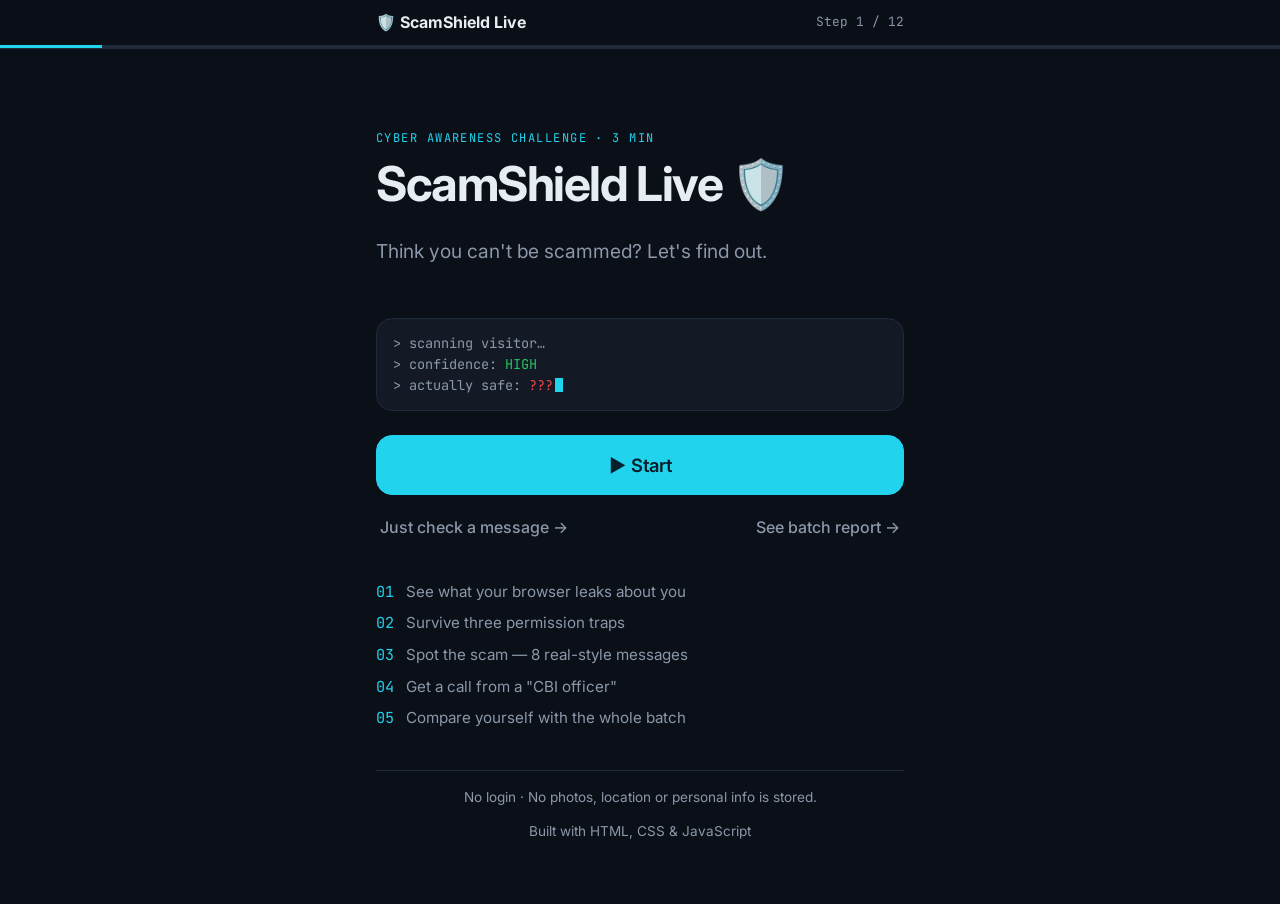
==== index.html @ b8f05f1b "ScamShield Live: full site, JS engine port and tests - 12 pages (home, footprint mirror, confidence," ====
<!DOCTYPE html>
<html lang="en">
<head>
  <meta charset="UTF-8">
  <meta name="viewport" content="width=device-width, initial-scale=1">
  <title>ScamShield Live — Think you can't be scammed?</title>
  <meta name="description" content="A 3-minute challenge that shows how easily people get fooled online — and a free tool to check any suspicious message.">
  <meta name="theme-color" content="#0b0f17">
  <meta property="og:title" content="ScamShield Live 🛡️">
  <meta property="og:description" content="Think you can't be scammed? Let's find out. 3-minute challenge.">
  <meta property="og:image" content="assets/og-image.png">
  <meta property="og:type" content="website">
  <meta name="twitter:card" content="summary_large_image">
  <link rel="icon" href="assets/favicon.svg" type="image/svg+xml">
  <link rel="preconnect" href="https://fonts.googleapis.com">
  <link rel="preconnect" href="https://fonts.gstatic.com" crossorigin>
  <link href="https://fonts.googleapis.com/css2?family=Inter:wght@400;500;600;700;800&family=JetBrains+Mono:wght@400;700;800&display=swap" rel="stylesheet">
  <link rel="stylesheet" href="css/style.css">
</head>
<body data-step="1">
  <header id="topbar"></header>

  <main class="page">
    <section class="hero fade-up">
      <p class="eyebrow">Cyber awareness challenge · 3 min</p>
      <h1>ScamShield Live 🛡️</h1>
      <p class="tagline">Think you can't be scammed? Let's find out.</p>
    </section>

    <div class="hero-terminal" aria-hidden="true">
      <span class="line">&gt; scanning visitor…</span>
      <span class="line">&gt; confidence: <span class="ok">HIGH</span></span>
      <span class="line">&gt; actually safe: <span class="hl">???</span><span class="cursor"></span></span>
    </div>

    <button id="start-btn" class="btn btn-primary btn-lg btn-block" type="button">▶ Start</button>

    <div class="home-links">
      <a class="link-arrow" href="check.html">Just check a message →</a>
      <a class="link-arrow" href="report.html">See batch report →</a>
    </div>

    <ol class="journey" aria-label="What happens">
      <li><span class="num">01</span> See what your browser leaks about you</li>
      <li><span class="num">02</span> Survive three permission traps</li>
      <li><span class="num">03</span> Spot the scam — 8 real-style messages</li>
      <li><span class="num">04</span> Get a call from a "CBI officer"</li>
      <li><span class="num">05</span> Compare yourself with the whole batch</li>
    </ol>

    <footer class="footer">
      <p>No login · No photos, location or personal info is stored.</p>
      <p>Built with HTML, CSS &amp; JavaScript</p>
    </footer>
  </main>

  <script type="module">
    import { initPage, startFresh } from './js/ui.js';
    initPage();
    // Start = a fresh run (new anonymous ID), keeping demo mode if on.
    document.getElementById('start-btn').addEventListener('click', startFresh);
  </script>
</body>
</html>
---- css/style.css ----
/* =====================================================================
   ScamShield Live — one shared stylesheet
   Mobile first: everything is designed for a 360–430px phone, then
   scaled up with a media query at the bottom.
   ===================================================================== */

/* ---------- 1. Design tokens (colours, sizes) ---------- */
:root {
  --bg: #0b0f17;
  --surface: #131a26;
  --surface-2: #182132;
  --border: #1f2a3a;
  --text: #e6edf3;
  --muted: #8b98a9;
  --accent: #22d3ee;
  --accent-dim: rgba(34, 211, 238, 0.14);
  --danger: #ef4444;
  --danger-dim: rgba(239, 68, 68, 0.14);
  --warning: #f59e0b;
  --warning-dim: rgba(245, 158, 11, 0.14);
  --safe: #22c55e;
  --safe-dim: rgba(34, 197, 94, 0.14);

  --radius: 16px;
  --radius-sm: 12px;
  --shadow: 0 8px 24px rgba(0, 0, 0, 0.35);
  --font-ui: 'Inter', system-ui, -apple-system, 'Segoe UI', Roboto, sans-serif;
  --font-mono: 'JetBrains Mono', ui-monospace, 'Cascadia Mono', Consolas, monospace;

  /* one colour per engine signal (used for highlights) */
  --sig-SECRET_REQUEST: #ef4444;
  --sig-PAYMENT_PULL: #fb923c;
  --sig-REMOTE_ACCESS: #e879f9;
  --sig-DIGITAL_ARREST: #fb7185;
  --sig-URGENCY_THREAT: #f59e0b;
  --sig-REWARD_LURE: #facc15;
  --sig-JOB_LURE: #a3e635;
  --sig-LINK_RISK: #22d3ee;
  --sig-IMPERSONATION: #60a5fa;
  --sig-CALLBACK: #a78bfa;
}

/* ---------- 2. Base ---------- */
*,
*::before,
*::after {
  box-sizing: border-box;
}

html {
  -webkit-text-size-adjust: 100%;
}

body {
  margin: 0;
  min-height: 100vh;
  background: var(--bg);
  color: var(--text);
  font-family: var(--font-ui);
  font-size: 16px;
  line-height: 1.55;
  -webkit-font-smoothing: antialiased;
}

h1,
h2,
h3 {
  line-height: 1.2;
  margin: 0 0 0.5em;
  letter-spacing: -0.01em;
}

h1 { font-size: 1.9rem; }
h2 { font-size: 1.4rem; }
h3 { font-size: 1.1rem; }

p { margin: 0 0 1em; }

a { color: var(--accent); }

.muted { color: var(--muted); }
.mono { font-family: var(--font-mono); }
.center { text-align: center; }
.small { font-size: 0.875rem; }
.hidden { display: none !important; }

/* Visible keyboard focus everywhere */
:focus-visible {
  outline: 3px solid var(--accent);
  outline-offset: 2px;
  border-radius: 6px;
}

.sr-only {
  position: absolute;
  width: 1px;
  height: 1px;
  overflow: hidden;
  clip: rect(0 0 0 0);
  white-space: nowrap;
}

/* ---------- 3. Top bar ---------- */
.topbar {
  position: sticky;
  top: 0;
  z-index: 50;
  background: rgba(11, 15, 23, 0.92);
  backdrop-filter: blur(8px);
  -webkit-backdrop-filter: blur(8px);
  border-bottom: 1px solid var(--border);
}

.topbar-inner {
  max-width: 560px;
  margin: 0 auto;
  padding: 10px 16px;
  display: flex;
  align-items: center;
  gap: 10px;
}

.logo {
  font-weight: 700;
  color: var(--text);
  text-decoration: none;
  white-space: nowrap;
}

.topbar-step {
  margin-left: auto;
  font-family: var(--font-mono);
  font-size: 0.8rem;
  color: var(--muted);
  white-space: nowrap;
}

.demo-pill {
  font-family: var(--font-mono);
  font-size: 0.7rem;
  font-weight: 700;
  letter-spacing: 0.08em;
  color: var(--bg);
  background: var(--warning);
  padding: 2px 8px;
  border-radius: 999px;
}

.progress {
  height: 3px;
  background: var(--border);
}

.progress-fill {
  height: 100%;
  background: var(--accent);
  transition: width 300ms ease;
}

/* ---------- 4. Page layout ---------- */
.page {
  max-width: 560px;
  margin: 0 auto;
  padding: 24px 16px 48px;
}

.stack > * + * {
  margin-top: 16px;
}

.eyebrow {
  font-family: var(--font-mono);
  font-size: 0.75rem;
  letter-spacing: 0.12em;
  text-transform: uppercase;
  color: var(--accent);
  margin-bottom: 8px;
}

.footer {
  margin-top: 40px;
  padding-top: 16px;
  border-top: 1px solid var(--border);
  color: var(--muted);
  font-size: 0.85rem;
  text-align: center;
}

/* ---------- 5. Buttons ---------- */
.btn {
  display: inline-flex;
  align-items: center;
  justify-content: center;
  gap: 8px;
  min-height: 48px;
  padding: 12px 20px;
  border-radius: var(--radius-sm);
  border: 1px solid var(--border);
  background: var(--surface-2);
  color: var(--text);
  font: inherit;
  font-weight: 600;
  text-decoration: none;
  cursor: pointer;
  transition: transform 120ms ease, background 200ms ease, border-color 200ms ease;
  -webkit-tap-highlight-color: transparent;
}

.btn:hover { border-color: var(--muted); }
.btn:active { transform: scale(0.97); }
.btn:disabled { opacity: 0.5; cursor: not-allowed; }

.btn-primary {
  background: var(--accent);
  border-color: var(--accent);
  color: #05202a;
}

.btn-primary:hover { background: #67e8f9; border-color: #67e8f9; }

.btn-danger { background: var(--danger); border-color: var(--danger); color: #fff; }
.btn-safe { background: var(--safe); border-color: var(--safe); color: #042b12; }
.btn-ghost { background: transparent; }
.btn-block { display: flex; width: 100%; }
.btn-lg { min-height: 60px; font-size: 1.15rem; border-radius: var(--radius); }

.link-arrow {
  display: inline-block;
  padding: 12px 4px;
  color: var(--muted);
  text-decoration: none;
  font-weight: 500;
}

.link-arrow:hover { color: var(--accent); }

.next-row {
  margin-top: 24px;
}

/* ---------- 6. Cards & callouts ---------- */
.card {
  background: var(--surface);
  border: 1px solid var(--border);
  border-radius: var(--radius);
  padding: 18px;
  box-shadow: var(--shadow);
}

.callout {
  border-radius: var(--radius);
  padding: 16px 18px;
  border: 1px solid;
  font-weight: 500;
}

.callout strong { display: block; font-size: 1.1rem; margin-bottom: 4px; }
.callout p:last-child { margin-bottom: 0; }

.callout-danger { background: var(--danger-dim); border-color: var(--danger); }
.callout-safe { background: var(--safe-dim); border-color: var(--safe); }
.callout-warning { background: var(--warning-dim); border-color: var(--warning); }
.callout-info { background: var(--accent-dim); border-color: var(--accent); }

.reveal {
  border-left: 4px solid var(--accent);
}

.reveal .tip {
  margin-top: 10px;
  padding-top: 10px;
  border-top: 1px dashed var(--border);
  color: var(--muted);
  font-size: 0.92rem;
}

/* "Start from the beginning" card for direct visits */
.no-state {
  text-align: center;
  padding: 32px 18px;
}

/* ---------- 7. Animations ---------- */
@keyframes fade-up {
  from { opacity: 0; transform: translateY(10px); }
  to { opacity: 1; transform: translateY(0); }
}

@keyframes shake {
  0%, 100% { transform: translateX(0); }
  20% { transform: translateX(-8px); }
  40% { transform: translateX(8px); }
  60% { transform: translateX(-5px); }
  80% { transform: translateX(5px); }
}

@keyframes pulse-red {
  0%, 100% { box-shadow: 0 0 0 0 rgba(239, 68, 68, 0.7); }
  50% { box-shadow: 0 0 0 12px rgba(239, 68, 68, 0); }
}

@keyframes blink {
  50% { opacity: 0; }
}

@keyframes slide-in-right {
  from { opacity: 0; transform: translateX(110%); }
  to { opacity: 1; transform: translateX(0); }
}

@keyframes dot-bounce {
  0%, 80%, 100% { transform: translateY(0); opacity: 0.4; }
  40% { transform: translateY(-4px); opacity: 1; }
}

.fade-up { animation: fade-up 280ms ease both; }
.shake { animation: shake 420ms ease; }

/* People who ask their phone for less motion get (almost) none. */
@media (prefers-reduced-motion: reduce) {
  *,
  *::before,
  *::after {
    animation-duration: 1ms !important;
    animation-iteration-count: 1 !important;
    transition-duration: 1ms !important;
    scroll-behavior: auto !important;
  }
}

/* ---------- 8. Toast ---------- */
.toast {
  position: fixed;
  left: 50%;
  bottom: 24px;
  transform: translateX(-50%);
  z-index: 100;
  max-width: calc(100% - 32px);
  background: var(--surface-2);
  border: 1px solid var(--safe);
  color: var(--text);
  padding: 12px 18px;
  border-radius: var(--radius-sm);
  box-shadow: var(--shadow);
  animation: fade-up 250ms ease both;
  font-weight: 500;
}

/* =====================================================================
   PAGE-SPECIFIC STYLES
   ===================================================================== */

/* ---------- Page 1: Home ---------- */
.hero {
  padding: 40px 0 8px;
}

.hero h1 {
  font-size: 2.4rem;
  letter-spacing: -0.03em;
}

.hero .tagline {
  font-size: 1.2rem;
  color: var(--muted);
}

.hero-terminal {
  font-family: var(--font-mono);
  font-size: 0.85rem;
  color: var(--muted);
  background: var(--surface);
  border: 1px solid var(--border);
  border-radius: var(--radius);
  padding: 14px 16px;
  margin: 24px 0;
}

.hero-terminal .line { display: block; }
.hero-terminal .hl { color: var(--danger); }
.hero-terminal .ok { color: var(--safe); }

.cursor {
  display: inline-block;
  width: 8px;
  height: 1em;
  margin-left: 2px;
  vertical-align: -2px;
  background: var(--accent);
  animation: blink 1s steps(1) infinite;
}

.home-links {
  display: flex;
  flex-wrap: wrap;
  justify-content: space-between;
  gap: 4px;
  margin-top: 8px;
}

.journey {
  list-style: none;
  padding: 0;
  margin: 28px 0 0;
  display: grid;
  gap: 8px;
}

.journey li {
  display: flex;
  gap: 12px;
  align-items: baseline;
  color: var(--muted);
  font-size: 0.95rem;
}

.journey .num {
  font-family: var(--font-mono);
  color: var(--accent);
  min-width: 2ch;
}

/* ---------- Page 2: Footprint Mirror ---------- */
.mirror-list {
  display: grid;
  gap: 10px;
}

.mirror-card {
  display: flex;
  gap: 14px;
  align-items: flex-start;
  background: var(--surface);
  border: 1px solid var(--border);
  border-radius: var(--radius-sm);
  padding: 12px 14px;
  animation: fade-up 260ms ease both;
}

.mirror-card .icon {
  font-size: 1.4rem;
  line-height: 1.2;
}

.mirror-card .label {
  font-size: 0.78rem;
  color: var(--muted);
  text-transform: uppercase;
  letter-spacing: 0.06em;
}

.mirror-card .value {
  font-family: var(--font-mono);
  font-size: 0.95rem;
  word-break: break-word;
  min-height: 1.5em;
}

/* ---------- Page 3: Confidence ---------- */
.stars {
  display: flex;
  justify-content: center;
  gap: 6px;
  margin: 28px 0 12px;
}

.star {
  width: 56px;
  height: 56px;
  font-size: 2.2rem;
  line-height: 1;
  background: none;
  border: none;
  cursor: pointer;
  color: #5b6b80; /* empty star: still 3:1 contrast so it is visible */
  transition: transform 150ms ease, color 150ms ease;
  -webkit-tap-highlight-color: transparent;
}

.star.on { color: #facc15; }
.star:hover { transform: scale(1.12); }

.star-caption {
  min-height: 1.6em;
  text-align: center;
  font-weight: 600;
}

/* ---------- Pages 4–6: Traps ---------- */
/* The "fake website" box: deliberately looks like a generic random
   site (light colours) so the trap feels real. */
.fake-site {
  background: #f6f7f9;
  color: #1c2430;
  border-radius: var(--radius);
  padding: 28px 20px;
  text-align: center;
  box-shadow: var(--shadow);
}

.fake-site .fake-url {
  font-family: var(--font-mono);
  font-size: 0.75rem;
  color: #6b7686;
  background: #e8ebf0;
  border-radius: 999px;
  padding: 4px 12px;
  display: inline-block;
  margin-bottom: 18px;
}

.fake-site .big-icon {
  font-size: 3.4rem;
  line-height: 1;
  margin-bottom: 12px;
}

.fake-site h2 { color: #111827; }
.fake-site p { color: #4b5563; }

.fake-btn {
  display: inline-flex;
  justify-content: center;
  align-items: center;
  min-height: 50px;
  width: 100%;
  border: none;
  border-radius: 10px;
  background: #2563eb;
  color: #fff;
  font: inherit;
  font-weight: 700;
  font-size: 1.05rem;
  cursor: pointer;
}

.fake-btn:disabled { opacity: 0.45; cursor: default; }
.fake-btn.orange { background: #ea580c; }
.fake-btn.green { background: #16a34a; }

.cam-frame {
  position: relative;
  border: 4px solid var(--danger);
  border-radius: var(--radius);
  overflow: hidden;
  animation: pulse-red 1.2s ease infinite;
  background: #000;
}

.cam-frame video {
  display: block;
  width: 100%;
  max-height: 60vh;
  object-fit: cover;
  transform: scaleX(-1); /* mirror, like a selfie camera */
}

.cam-overlay {
  position: absolute;
  left: 0;
  right: 0;
  bottom: 0;
  padding: 12px;
  background: linear-gradient(transparent, rgba(0, 0, 0, 0.85));
  color: #fff;
  font-weight: 800;
  font-size: 1.15rem;
  text-align: center;
}

.cam-countdown {
  position: absolute;
  top: 10px;
  right: 12px;
  font-family: var(--font-mono);
  background: var(--danger);
  color: #fff;
  border-radius: 999px;
  padding: 2px 10px;
  font-weight: 700;
}

.map {
  height: 300px;
  border-radius: var(--radius);
  border: 3px solid var(--danger);
  overflow: hidden;
}

/* Fake browser permission prompt (it's just HTML!) */
.perm-backdrop {
  position: fixed;
  inset: 0;
  z-index: 80;
  background: rgba(0, 0, 0, 0.35);
  display: flex;
  justify-content: center;
  align-items: flex-start;
  padding: 70px 12px 12px;
}

.perm-box {
  width: 100%;
  max-width: 360px;
  background: #fff;
  color: #1f1f1f;
  border-radius: 14px;
  padding: 18px;
  box-shadow: 0 12px 40px rgba(0, 0, 0, 0.45);
  font-family: Roboto, 'Segoe UI', system-ui, sans-serif;
  animation: fade-up 200ms ease both;
}

.perm-box .perm-site {
  font-size: 0.85rem;
  color: #5f6368;
  margin-bottom: 6px;
}

.perm-box .perm-title {
  display: flex;
  gap: 10px;
  align-items: center;
  font-size: 1rem;
  margin-bottom: 16px;
}

.perm-actions {
  display: flex;
  justify-content: flex-end;
  gap: 8px;
}

.perm-actions button {
  min-height: 44px;
  min-width: 84px;
  border-radius: 999px;
  border: 1px solid #dadce0;
  background: #fff;
  color: #1a73e8;
  font: inherit;
  font-weight: 600;
  cursor: pointer;
}

.perm-actions .perm-allow {
  background: #1a73e8;
  border-color: #1a73e8;
  color: #fff;
}

.notif-stack {
  position: fixed;
  top: 60px;
  right: 8px;
  left: 8px;
  z-index: 90;
  display: flex;
  flex-direction: column;
  align-items: flex-end;
  gap: 8px;
  pointer-events: none;
}

.fake-notif {
  width: 100%;
  max-width: 340px;
  display: flex;
  gap: 10px;
  background: #fff;
  color: #111;
  border-radius: 12px;
  padding: 10px 12px;
  box-shadow: 0 8px 24px rgba(0, 0, 0, 0.45);
  animation: slide-in-right 260ms ease both;
  font-size: 0.9rem;
}

.fake-notif .n-site {
  font-size: 0.72rem;
  color: #6b7280;
}

.fake-notif .n-text {
  font-weight: 600;
}

/* ---------- Page 7: Game ---------- */
.game-hud {
  display: flex;
  align-items: center;
  justify-content: space-between;
  gap: 12px;
  margin-bottom: 16px;
}

.hud-item {
  font-family: var(--font-mono);
  font-size: 0.95rem;
}

.timer {
  position: relative;
  width: 56px;
  height: 56px;
  background: none;
  border: none;
  padding: 0;
  color: var(--text);
  cursor: default;
}

.timer.can-pause { cursor: pointer; }

.timer svg {
  width: 56px;
  height: 56px;
  transform: rotate(-90deg);
}

.timer .ring-bg { stroke: var(--border); }
.timer .ring-fg { stroke: var(--accent); transition: stroke-dashoffset 1s linear, stroke 300ms; }
.timer.low .ring-fg { stroke: var(--danger); }

.timer .timer-num {
  position: absolute;
  inset: 0;
  display: grid;
  place-items: center;
  font-family: var(--font-mono);
  font-weight: 700;
  font-size: 1rem;
}

.timer.paused .timer-num::after {
  content: '⏸';
  position: absolute;
  bottom: -18px;
  font-size: 0.75rem;
  color: var(--warning);
}

.answer-row {
  display: grid;
  grid-template-columns: 1fr 1fr;
  gap: 12px;
  margin-top: 18px;
}

.answer-row .btn { min-height: 64px; font-size: 1.1rem; }

.btn-scam { background: var(--danger-dim); border-color: var(--danger); }
.btn-legit { background: var(--safe-dim); border-color: var(--safe); }

.feedback {
  margin-top: 16px;
  animation: fade-up 250ms ease both;
}

/* Phone frame that holds the fake message */
.phone {
  background: #0f141c;
  border: 1px solid var(--border);
  border-radius: 22px;
  padding: 14px;
  box-shadow: var(--shadow);
}

.phone-head {
  display: flex;
  align-items: center;
  gap: 10px;
  padding-bottom: 10px;
  margin-bottom: 12px;
  border-bottom: 1px solid var(--border);
}

.avatar {
  width: 38px;
  height: 38px;
  border-radius: 50%;
  display: grid;
  place-items: center;
  background: #334155;
  color: #cbd5e1;
  font-size: 1.1rem;
  flex-shrink: 0;
}

.phone-head .who { font-weight: 600; font-size: 0.95rem; }
.phone-head .sub { font-size: 0.75rem; color: var(--muted); }

.bubble {
  max-width: 92%;
  padding: 10px 12px;
  border-radius: 16px;
  font-size: 0.95rem;
  white-space: pre-wrap;
  word-break: break-word;
}

.mock-sms .bubble { background: #262f3d; border-top-left-radius: 4px; }
.mock-wa { background: #0b141a; }
.mock-wa .phone-head { background: #1f2c34; margin: -14px -14px 12px; padding: 10px 14px; border-radius: 22px 22px 0 0; border-bottom: none; }
.mock-wa .bubble { background: #1f2c34; color: #e9edef; border-top-left-radius: 4px; }
.mock-wa .wa-warn { font-size: 0.72rem; color: #8696a0; text-align: center; margin-bottom: 10px; }

.mock-email {
  background: #fdfdfd;
  color: #1f2937;
  border-radius: 14px;
  padding: 16px;
}

.mock-email .em-subject { font-weight: 700; font-size: 1.05rem; margin-bottom: 6px; }
.mock-email .em-from { font-size: 0.8rem; color: #6b7280; margin-bottom: 12px; }
.mock-email .em-body { white-space: pre-wrap; font-size: 0.95rem; }

.mock-upi {
  background: #f5f3ff;
  color: #1e1b4b;
  border-radius: 18px;
  padding: 18px;
  text-align: center;
}

.mock-upi .upi-label { font-size: 0.8rem; color: #6d28d9; font-weight: 700; letter-spacing: 0.06em; text-transform: uppercase; }
.mock-upi .upi-from { font-size: 0.9rem; margin: 8px 0; }
.mock-upi .upi-amount { font-size: 2.2rem; font-weight: 800; margin: 6px 0; }
.mock-upi .upi-note { font-size: 0.9rem; color: #4338ca; background: #ede9fe; border-radius: 10px; padding: 8px; margin: 10px 0; }
.mock-upi .upi-pay {
  display: block;
  width: 100%;
  padding: 12px;
  border-radius: 12px;
  background: #6d28d9;
  color: #fff;
  font-weight: 800;
  letter-spacing: 0.1em;
  margin-top: 8px;
}
.mock-upi .upi-decline { display: block; margin-top: 8px; color: #6b7280; font-size: 0.85rem; }

.mock-qr-card {
  margin-top: 10px;
  background: #fff;
  color: #111;
  border-radius: 12px;
  padding: 12px;
  text-align: center;
}

.mock-qr-card .qr-caption { font-weight: 700; margin-top: 8px; }
.mock-qr-card .qr-sub { font-size: 0.72rem; color: #6b7280; }

/* Highlighted red flags inside a message */
mark.flag {
  color: inherit;
  background: rgba(239, 68, 68, 0.25);
  border-bottom: 2px solid var(--danger);
  border-radius: 3px;
  padding: 0 1px;
}

.mock-email mark.flag,
.mock-upi mark.flag,
.mock-qr-card mark.flag {
  background: rgba(239, 68, 68, 0.18);
}

.round-dots {
  display: flex;
  justify-content: center;
  gap: 6px;
  margin-top: 18px;
}

.round-dots span {
  width: 10px;
  height: 10px;
  border-radius: 50%;
  background: var(--border);
}

.round-dots .ok { background: var(--safe); }
.round-dots .bad { background: var(--danger); }
.round-dots .now { background: var(--accent); }

/* ---------- Page 8: Story ---------- */
.call-header {
  display: flex;
  align-items: center;
  gap: 12px;
  background: #1f2c34;
  border-radius: var(--radius) var(--radius) 0 0;
  padding: 12px 14px;
}

.call-header .avatar { background: #1e3a8a; font-size: 1.3rem; width: 44px; height: 44px; }
.call-header .who { font-weight: 700; }
.call-header .sub { font-size: 0.78rem; color: #8696a0; }
.call-header .rec {
  margin-left: auto;
  font-family: var(--font-mono);
  font-size: 0.75rem;
  color: var(--danger);
}

.chat {
  background: #0b141a;
  border-radius: 0 0 var(--radius) var(--radius);
  padding: 14px;
  min-height: 300px;
  display: flex;
  flex-direction: column;
  gap: 10px;
}

.msg {
  max-width: 85%;
  padding: 9px 12px;
  border-radius: 14px;
  font-size: 0.95rem;
  animation: fade-up 220ms ease both;
}

.msg-in { align-self: flex-start; background: #1f2c34; border-top-left-radius: 4px; }
.msg-out { align-self: flex-end; background: #005c4b; border-top-right-radius: 4px; }

.typing {
  align-self: flex-start;
  background: #1f2c34;
  border-radius: 14px;
  padding: 12px 14px;
  display: flex;
  gap: 4px;
}

.typing span {
  width: 7px;
  height: 7px;
  border-radius: 50%;
  background: #8696a0;
  animation: dot-bounce 1s infinite;
}

.typing span:nth-child(2) { animation-delay: 0.15s; }
.typing span:nth-child(3) { animation-delay: 0.3s; }

.choices {
  display: grid;
  gap: 10px;
  margin-top: 14px;
}

.choices .btn { justify-content: flex-start; text-align: left; }

.ending {
  border-radius: var(--radius);
  padding: 24px 20px;
  text-align: center;
  animation: fade-up 400ms ease both;
}

.ending h2 { font-size: 1.6rem; }
.ending-lost { background: linear-gradient(180deg, #450a0a, #1f0707); border: 1px solid var(--danger); }
.ending-escaped { background: linear-gradient(180deg, #052e16, #04150b); border: 1px solid var(--safe); }

body.lost-bg { background: #160606; transition: background 1.2s ease; }

/* ---------- Page 9: Score ---------- */
.big-score {
  font-family: var(--font-mono);
  font-size: 4rem;
  font-weight: 800;
  line-height: 1;
  text-align: center;
}

.big-score .of { font-size: 1.6rem; color: var(--muted); }

.badge {
  text-align: center;
  border-radius: var(--radius);
  padding: 20px;
  border: 1px solid var(--accent);
  background: var(--accent-dim);
}

.badge .badge-icon { font-size: 3rem; line-height: 1; }
.badge .badge-name { font-size: 1.4rem; font-weight: 800; margin-top: 6px; }
.badge .awareness { font-family: var(--font-mono); color: var(--muted); }

.result-list {
  list-style: none;
  padding: 0;
  margin: 0;
}

.result-list li {
  display: flex;
  justify-content: space-between;
  gap: 12px;
  padding: 12px 0;
  border-bottom: 1px solid var(--border);
}

.result-list li:last-child { border-bottom: none; }
.result-list .res { font-weight: 600; text-align: right; }
.res-good { color: var(--safe); }
.res-bad { color: var(--danger); }
.res-neutral { color: var(--muted); }

.formula {
  font-family: var(--font-mono);
  font-size: 0.8rem;
  color: var(--muted);
  background: var(--surface);
  border: 1px dashed var(--border);
  border-radius: var(--radius-sm);
  padding: 10px 12px;
}

/* ---------- Page 10: Report ---------- */
.report-head {
  text-align: center;
  padding: 8px 0;
}

.report-head .n {
  font-family: var(--font-mono);
  font-size: 3rem;
  font-weight: 800;
  color: var(--accent);
  line-height: 1.1;
}

.gap-banner {
  border-radius: var(--radius);
  padding: 22px 18px;
  text-align: center;
  background: linear-gradient(135deg, rgba(239, 68, 68, 0.22), rgba(245, 158, 11, 0.12));
  border: 1px solid var(--danger);
  font-size: 1.25rem;
  font-weight: 700;
  line-height: 1.4;
}

.gap-banner .num { font-family: var(--font-mono); font-size: 1.6rem; }
.gap-banner .felt { color: #fde68a; }
.gap-banner .were { color: #fca5a5; }

.stat-grid {
  display: grid;
  grid-template-columns: 1fr 1fr;
  gap: 10px;
}

.tile {
  background: var(--surface);
  border: 1px solid var(--border);
  border-radius: var(--radius-sm);
  padding: 14px 12px;
}

.tile .t-icon { font-size: 1.3rem; }
.tile .t-num { font-family: var(--font-mono); font-size: 1.7rem; font-weight: 800; }
.tile .t-label { font-size: 0.8rem; color: var(--muted); line-height: 1.3; }
.tile.wide { grid-column: 1 / -1; }

.bars {
  display: grid;
  gap: 10px;
}

.bar-row {
  display: grid;
  grid-template-columns: 92px 1fr 46px;
  gap: 8px;
  align-items: center;
  font-size: 0.85rem;
}

.bar-track {
  height: 18px;
  background: var(--border);
  border-radius: 6px;
  overflow: hidden;
}

.bar-fill {
  height: 100%;
  width: 0;
  background: var(--muted);
  border-radius: 6px;
  transition: width 800ms ease;
}

.bar-row.worst .bar-fill { background: var(--danger); }
.bar-row.worst .bar-label { color: var(--danger); font-weight: 700; }
.bar-pct { font-family: var(--font-mono); text-align: right; }

.qr-box {
  display: flex;
  justify-content: center;
  padding: 14px;
  background: #fff;
  border-radius: var(--radius-sm);
  width: fit-content;
  margin: 12px auto 0;
}

.qr-box img,
.qr-box canvas { display: block; width: 200px; height: 200px; image-rendering: pixelated; }

.source-note {
  font-size: 0.8rem;
  color: var(--muted);
  text-align: center;
}

/* ---------- Page 11: Checker ---------- */
.check-input {
  width: 100%;
  min-height: 140px;
  resize: vertical;
  background: var(--surface);
  color: var(--text);
  border: 1px solid var(--border);
  border-radius: var(--radius);
  padding: 14px;
  font: inherit;
  font-size: 1rem;
}

.check-input:focus { border-color: var(--accent); outline: none; }

.btn-row {
  display: grid;
  grid-template-columns: 2fr 1fr;
  gap: 10px;
}

.device-badge {
  display: inline-flex;
  gap: 6px;
  align-items: center;
  font-size: 0.82rem;
  color: var(--safe);
  background: var(--safe-dim);
  border: 1px solid rgba(34, 197, 94, 0.4);
  border-radius: 999px;
  padding: 4px 12px;
}

.verdict-pill {
  display: flex;
  align-items: center;
  justify-content: center;
  gap: 10px;
  border-radius: var(--radius);
  padding: 16px;
  font-size: 1.6rem;
  font-weight: 800;
  letter-spacing: 0.04em;
  border: 2px solid;
}

.verdict-DANGEROUS { background: var(--danger-dim); border-color: var(--danger); color: #fecaca; }
.verdict-SUSPICIOUS { background: var(--warning-dim); border-color: var(--warning); color: #fde68a; }
.verdict-SAFE { background: var(--safe-dim); border-color: var(--safe); color: #bbf7d0; }

.meter {
  margin-top: 12px;
}

.meter-track {
  position: relative;
  height: 14px;
  border-radius: 999px;
  background: linear-gradient(90deg, var(--safe) 0 30%, var(--warning) 30% 60%, var(--danger) 60% 100%);
  opacity: 0.9;
}

.meter-needle {
  position: absolute;
  top: -5px;
  width: 4px;
  height: 24px;
  margin-left: -2px;
  background: #fff;
  border-radius: 2px;
  box-shadow: 0 0 0 2px var(--bg);
  left: 0;
  transition: left 900ms cubic-bezier(0.2, 0.8, 0.2, 1);
}

.meter-labels {
  display: flex;
  justify-content: space-between;
  font-family: var(--font-mono);
  font-size: 0.75rem;
  color: var(--muted);
  margin-top: 6px;
}

.highlighted {
  white-space: pre-wrap;
  word-break: break-word;
  font-size: 0.98rem;
  line-height: 1.8;
}

mark.sig {
  color: inherit;
  border-radius: 3px;
  padding: 1px 2px;
  cursor: pointer;
  border-bottom: 3px solid var(--sig-color, var(--danger));
  background: color-mix(in srgb, var(--sig-color, var(--danger)) 22%, transparent);
}

.sig-tip {
  margin-top: 10px;
  font-size: 0.9rem;
  min-height: 1.4em;
}

.why-list {
  list-style: none;
  padding: 0;
  margin: 0;
  display: grid;
  gap: 8px;
}

.why-list li {
  display: grid;
  grid-template-columns: 52px 1fr;
  gap: 10px;
  align-items: baseline;
}

.why-list .pts {
  font-family: var(--font-mono);
  font-weight: 700;
  color: var(--danger);
  text-align: right;
}

.why-list .swatch {
  display: inline-block;
  width: 10px;
  height: 10px;
  border-radius: 3px;
  margin-right: 6px;
}

.hindi {
  font-style: italic;
  color: #fde68a;
}

.todo-list {
  margin: 0;
  padding-left: 20px;
}

.todo-list li { margin-bottom: 6px; }

/* ---------- Page 12: Stay Safe ---------- */
.stat-cite {
  display: grid;
  gap: 4px;
}

.stat-cite .s-num {
  font-family: var(--font-mono);
  font-size: 1.8rem;
  font-weight: 800;
  color: var(--accent);
}

.stat-cite .s-src {
  font-size: 0.8rem;
  color: var(--muted);
}

.rules-list {
  list-style: none;
  counter-reset: rule;
  padding: 0;
  margin: 0;
  display: grid;
  gap: 10px;
}

.rules-list li {
  counter-increment: rule;
  display: flex;
  gap: 14px;
  align-items: flex-start;
  background: var(--surface);
  border: 1px solid var(--border);
  border-radius: var(--radius-sm);
  padding: 14px;
}

.rules-list li::before {
  content: counter(rule);
  font-family: var(--font-mono);
  font-weight: 800;
  color: var(--accent);
  font-size: 1.2rem;
  min-width: 1.2em;
}

.helpline {
  text-align: center;
  border-radius: var(--radius);
  padding: 22px;
  background: var(--accent-dim);
  border: 1px solid var(--accent);
}

.helpline .num {
  font-family: var(--font-mono);
  font-size: 3rem;
  font-weight: 800;
  color: var(--accent);
  line-height: 1;
  text-decoration: none;
  display: block;
  margin: 8px 0;
}

/* ---------- Engine test page ---------- */
.test-table {
  width: 100%;
  border-collapse: collapse;
  font-size: 0.8rem;
}

.test-table th,
.test-table td {
  border-bottom: 1px solid var(--border);
  padding: 6px;
  text-align: left;
  vertical-align: top;
}

.test-table tr.pass td:first-child { color: var(--safe); }
.test-table tr.fail { background: var(--danger-dim); }
.test-table tr.fail td:first-child { color: var(--danger); }

/* ---------- Bigger screens ---------- */
@media (min-width: 720px) {
  .page { padding-top: 40px; }
  .hero h1 { font-size: 3rem; }
  .stat-grid { grid-template-columns: 1fr 1fr 1fr; }
}
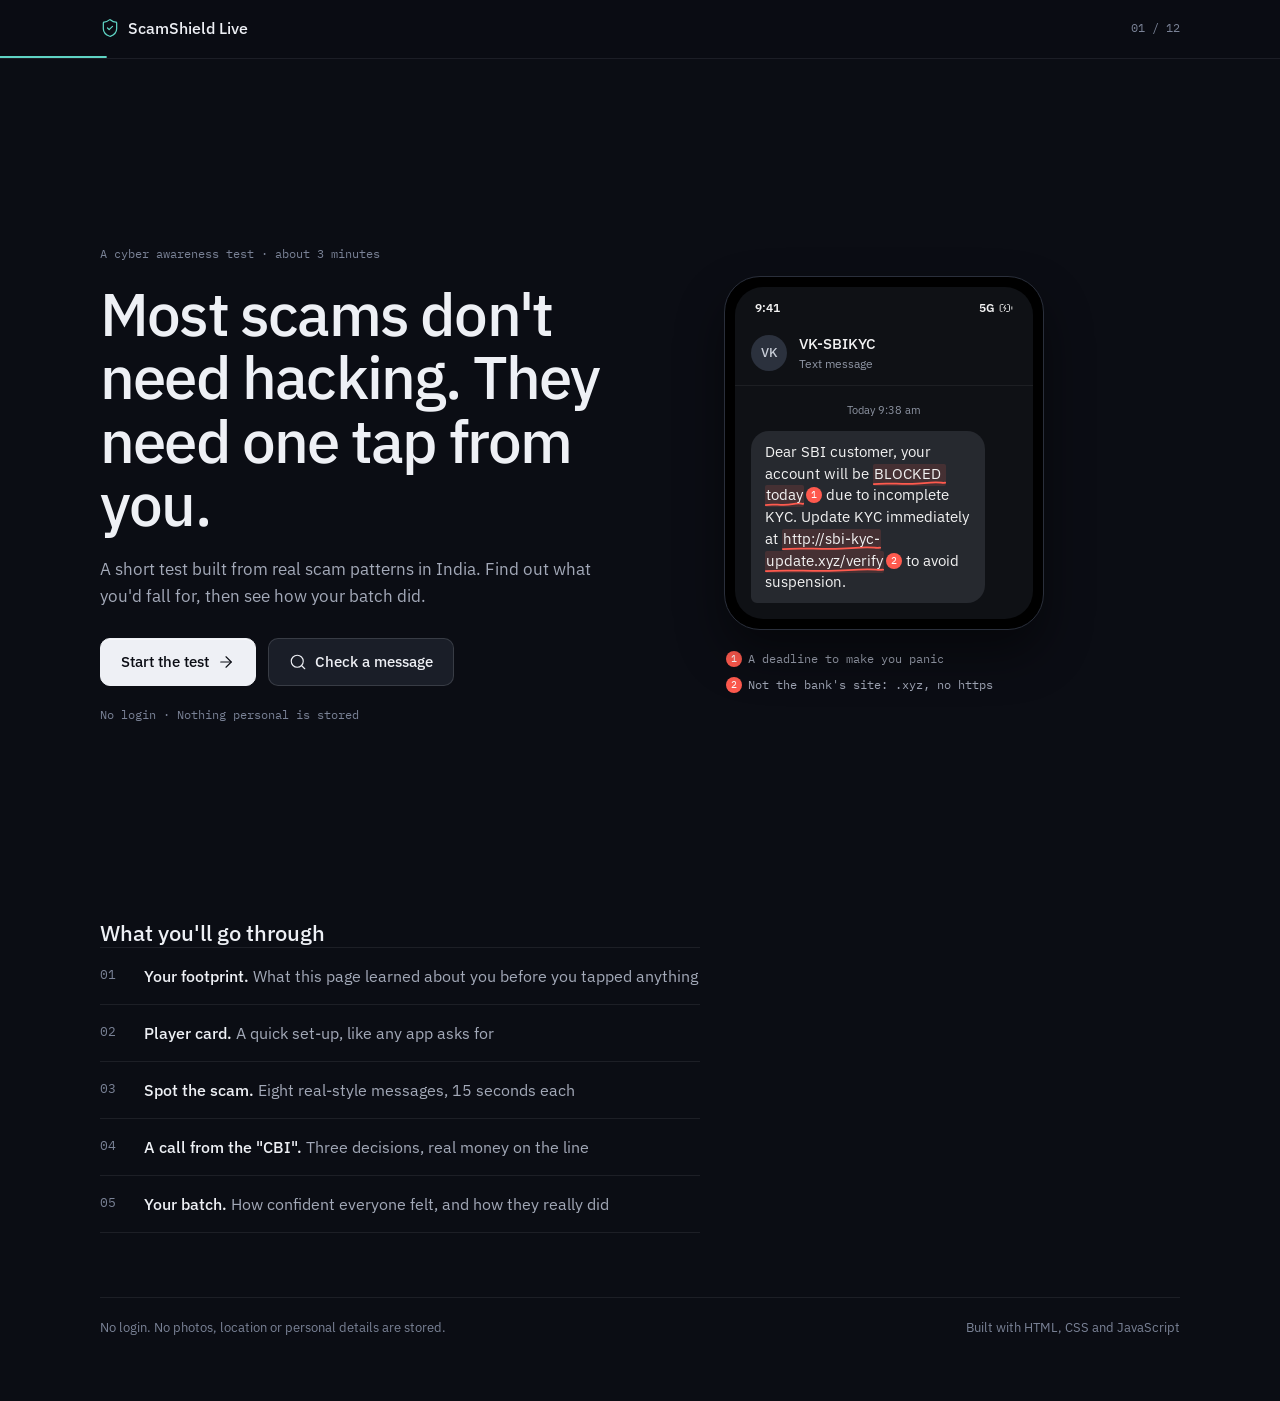
==== commit 1e253ffe: "Redesign the site and make the permission traps convincing - Apply the unslop method (@heydamir): in" ====
--- a/index.html
+++ b/index.html
@@ -3,54 +3,104 @@
 <head>
   <meta charset="UTF-8">
   <meta name="viewport" content="width=device-width, initial-scale=1">
-  <title>ScamShield Live — Think you can't be scammed?</title>
-  <meta name="description" content="A 3-minute challenge that shows how easily people get fooled online — and a free tool to check any suspicious message.">
-  <meta name="theme-color" content="#0b0f17">
-  <meta property="og:title" content="ScamShield Live 🛡️">
-  <meta property="og:description" content="Think you can't be scammed? Let's find out. 3-minute challenge.">
+  <title>ScamShield Live — Could you spot a scam?</title>
+  <meta name="description" content="A 3-minute test built from real scam patterns in India. Find out what you would fall for, then see how your batch did.">
+  <meta name="theme-color" content="#0b0d14">
+  <meta property="og:title" content="ScamShield Live">
+  <meta property="og:description" content="Most scams don't need hacking. They need one tap from you. 3-minute test.">
   <meta property="og:image" content="assets/og-image.png">
   <meta property="og:type" content="website">
   <meta name="twitter:card" content="summary_large_image">
   <link rel="icon" href="assets/favicon.svg" type="image/svg+xml">
   <link rel="preconnect" href="https://fonts.googleapis.com">
   <link rel="preconnect" href="https://fonts.gstatic.com" crossorigin>
-  <link href="https://fonts.googleapis.com/css2?family=Inter:wght@400;500;600;700;800&family=JetBrains+Mono:wght@400;700;800&display=swap" rel="stylesheet">
+  <link href="https://fonts.googleapis.com/css2?family=IBM+Plex+Mono:wght@400;500&family=IBM+Plex+Sans:wght@400;500;600&display=swap" rel="stylesheet">
   <link rel="stylesheet" href="css/style.css">
+  <style>
+    /* numbered evidence tags on the home phone */
+    .tag-n {
+      display: inline-grid;
+      place-items: center;
+      width: 16px;
+      height: 16px;
+      margin-left: 2px;
+      border-radius: 50%;
+      background: var(--marker);
+      color: #fff;
+      font-family: var(--mono);
+      font-size: 10px;
+      line-height: 1;
+      vertical-align: 2px;
+    }
+    .evidence-notes {
+      list-style: none;
+      margin: 20px auto 0;
+      padding: 0;
+      max-width: 320px;
+      display: grid;
+      gap: 8px;
+      font-family: var(--mono);
+      font-size: 12px;
+      color: var(--text-2);
+    }
+    .evidence-notes li { display: grid; grid-template-columns: 24px 1fr; align-items: center; }
+  </style>
 </head>
 <body data-step="1">
   <header id="topbar"></header>
 
-  <main class="page">
-    <section class="hero fade-up">
-      <p class="eyebrow">Cyber awareness challenge · 3 min</p>
-      <h1>ScamShield Live 🛡️</h1>
-      <p class="tagline">Think you can't be scammed? Let's find out.</p>
+  <main class="page page-wide">
+    <section class="hero">
+      <div class="hero-copy rise">
+        <p class="meta">A cyber awareness test · about 3 minutes</p>
+        <h1>Most scams don't need hacking. They need one tap from you.</h1>
+        <p class="lead">A short test built from real scam patterns in India. Find out what you'd fall for, then see how your batch did.</p>
+        <div class="btn-row">
+          <button id="start-btn" class="btn btn-primary" type="button">Start the test <i data-icon="arrow-right"></i></button>
+          <a class="btn" href="check.html"><i data-icon="search"></i> Check a message</a>
+        </div>
+        <p class="hero-meta">No login · Nothing personal is stored</p>
+      </div>
+
+      <!-- The moment: a real-looking scam SMS, marked up like evidence -->
+      <figure class="evidence rise" style="margin:0" aria-label="Example scam SMS with its red flags marked">
+        <div class="phone" aria-hidden="true">
+          <div class="phone-screen">
+            <div class="phone-status"><span>9:41</span><span class="bars"><span>5G</span><i data-icon="battery-charging"></i></span></div>
+            <div class="app-head">
+              <div class="app-avatar">VK</div>
+              <div>
+                <div class="app-name">VK-SBIKYC</div>
+                <div class="app-sub">Text message</div>
+              </div>
+            </div>
+            <div class="app-body">
+              <div class="app-time">Today 9:38 am</div>
+              <div class="sms-bubble">Dear SBI customer, your account will be <span class="marker">BLOCKED today</span><span class="tag-n">1</span> due to incomplete KYC. Update KYC immediately at <span class="marker">http://sbi-kyc-update.xyz/verify</span><span class="tag-n">2</span> to avoid suspension.</div>
+            </div>
+          </div>
+        </div>
+        <ol class="evidence-notes">
+          <li><span class="tag-n">1</span>A deadline to make you panic</li>
+          <li><span class="tag-n">2</span>Not the bank's site: .xyz, no https</li>
+        </ol>
+      </figure>
     </section>
 
-    <div class="hero-terminal" aria-hidden="true">
-      <span class="line">&gt; scanning visitor…</span>
-      <span class="line">&gt; confidence: <span class="ok">HIGH</span></span>
-      <span class="line">&gt; actually safe: <span class="hl">???</span><span class="cursor"></span></span>
-    </div>
-
-    <button id="start-btn" class="btn btn-primary btn-lg btn-block" type="button">▶ Start</button>
-
-    <div class="home-links">
-      <a class="link-arrow" href="check.html">Just check a message →</a>
-      <a class="link-arrow" href="report.html">See batch report →</a>
-    </div>
-
-    <ol class="journey" aria-label="What happens">
-      <li><span class="num">01</span> See what your browser leaks about you</li>
-      <li><span class="num">02</span> Survive three permission traps</li>
-      <li><span class="num">03</span> Spot the scam — 8 real-style messages</li>
-      <li><span class="num">04</span> Get a call from a "CBI officer"</li>
-      <li><span class="num">05</span> Compare yourself with the whole batch</li>
-    </ol>
+    <section class="stack" style="margin-top:64px;max-width:600px">
+      <h2>What you'll go through</h2>
+      <ol class="journey">
+        <li><span class="n">01</span><span><b>Your footprint.</b> What this page learned about you before you tapped anything</span></li>
+        <li><span class="n">02</span><span><b>Player card.</b> A quick set-up, like any app asks for</span></li>
+        <li><span class="n">03</span><span><b>Spot the scam.</b> Eight real-style messages, 15 seconds each</span></li>
+        <li><span class="n">04</span><span><b>A call from the "CBI".</b> Three decisions, real money on the line</span></li>
+        <li><span class="n">05</span><span><b>Your batch.</b> How confident everyone felt, and how they really did</span></li>
+      </ol>
+    </section>
 
     <footer class="footer">
-      <p>No login · No photos, location or personal info is stored.</p>
-      <p>Built with HTML, CSS &amp; JavaScript</p>
+      <span>No login. No photos, location or personal details are stored.</span>
+      <span>Built with HTML, CSS and JavaScript</span>
     </footer>
   </main>
 
--- a/css/style.css
+++ b/css/style.css
@@ -1,94 +1,103 @@
 /* =====================================================================
    ScamShield Live — one shared stylesheet
-   Mobile first: everything is designed for a 360–430px phone, then
-   scaled up with a media query at the bottom.
+
+   Design direction (so every choice below has a reason):
+     Character  candid, forensic, a little theatrical
+     World      an investigator's desk at night: phone screenshots as
+                evidence, red marker on the lines that lie
+     Signature  the hand-drawn red marker underline on flagged words
+
+   Rules we follow: one neutral "ink" colour ramp, one accent used
+   rarely, line icons instead of emoji, spacing on a 4px grid, one
+   easing curve. Mobile first, then a media query for big screens.
+   Design method: "unslop" by Damir Sokolovsky (@heydamir), CC BY 4.0.
    ===================================================================== */
 
-/* ---------- 1. Design tokens (colours, sizes) ---------- */
+/* ---------- 1. Tokens ---------- */
 :root {
-  --bg: #0b0f17;
-  --surface: #131a26;
-  --surface-2: #182132;
-  --border: #1f2a3a;
-  --text: #e6edf3;
-  --muted: #8b98a9;
-  --accent: #22d3ee;
-  --accent-dim: rgba(34, 211, 238, 0.14);
-  --danger: #ef4444;
-  --danger-dim: rgba(239, 68, 68, 0.14);
-  --warning: #f59e0b;
-  --warning-dim: rgba(245, 158, 11, 0.14);
-  --safe: #22c55e;
-  --safe-dim: rgba(34, 197, 94, 0.14);
-
-  --radius: 16px;
-  --radius-sm: 12px;
-  --shadow: 0 8px 24px rgba(0, 0, 0, 0.35);
-  --font-ui: 'Inter', system-ui, -apple-system, 'Segoe UI', Roboto, sans-serif;
-  --font-mono: 'JetBrains Mono', ui-monospace, 'Cascadia Mono', Consolas, monospace;
-
-  /* one colour per engine signal (used for highlights) */
-  --sig-SECRET_REQUEST: #ef4444;
-  --sig-PAYMENT_PULL: #fb923c;
-  --sig-REMOTE_ACCESS: #e879f9;
-  --sig-DIGITAL_ARREST: #fb7185;
-  --sig-URGENCY_THREAT: #f59e0b;
-  --sig-REWARD_LURE: #facc15;
-  --sig-JOB_LURE: #a3e635;
-  --sig-LINK_RISK: #22d3ee;
-  --sig-IMPERSONATION: #60a5fa;
-  --sig-CALLBACK: #a78bfa;
+  /* ink neutral ramp */
+  --bg-deep: #07080d;
+  --bg: #0b0d14;
+  --card: #11141c;
+  --raised: #1a1e28;
+  --line: rgba(238, 240, 245, 0.08);
+  --line-strong: rgba(238, 240, 245, 0.14);
+  --text: #eef0f5;
+  --text-2: #a3a9b8;
+  --text-3: #7a8296;
+
+  /* one accent (selection, progress, the figure that matters) */
+  --accent: #5fd4c4;
+  --accent-ink: #062521;
+
+  /* meaning only */
+  --marker: #ff5a4e; /* the red marker: danger, flags, "you fell for it" */
+  --neg: #e5484d;
+  --pos: #4cc38a;
+  --warn: #e5a83b;
+
+  --r-sm: 6px;
+  --r-control: 10px;
+  --r-card: 16px;
+  --r-panel: 20px;
+
+  --ease: cubic-bezier(0.22, 1, 0.36, 1);
+  --fast: 150ms;
+  --enter: 400ms;
+
+  --font: 'IBM Plex Sans', system-ui, -apple-system, 'Segoe UI', Roboto, sans-serif;
+  --mono: 'IBM Plex Mono', ui-monospace, 'Cascadia Mono', Consolas, monospace;
 }
 
 /* ---------- 2. Base ---------- */
 *,
 *::before,
-*::after {
-  box-sizing: border-box;
-}
-
-html {
-  -webkit-text-size-adjust: 100%;
-}
+*::after { box-sizing: border-box; }
+
+html { -webkit-text-size-adjust: 100%; }
 
 body {
   margin: 0;
   min-height: 100vh;
   background: var(--bg);
   color: var(--text);
-  font-family: var(--font-ui);
-  font-size: 16px;
-  line-height: 1.55;
+  font-family: var(--font);
+  font-size: 15px;
+  line-height: 1.5;
   -webkit-font-smoothing: antialiased;
 }
 
-h1,
-h2,
-h3 {
-  line-height: 1.2;
-  margin: 0 0 0.5em;
-  letter-spacing: -0.01em;
-}
-
-h1 { font-size: 1.9rem; }
-h2 { font-size: 1.4rem; }
-h3 { font-size: 1.1rem; }
-
-p { margin: 0 0 1em; }
-
-a { color: var(--accent); }
-
-.muted { color: var(--muted); }
-.mono { font-family: var(--font-mono); }
+h1, h2, h3 { margin: 0; font-weight: 500; }
+
+h1 {
+  font-size: 32px;
+  line-height: 1.12;
+  letter-spacing: -0.015em;
+}
+
+h2 { font-size: 22px; line-height: 1.25; }
+h3 { font-size: 16px; line-height: 1.4; }
+
+p { margin: 0; }
+
+a { color: var(--text); text-underline-offset: 3px; text-decoration-color: var(--line-strong); }
+a:hover { text-decoration-color: var(--text-2); }
+
+b, strong { font-weight: 600; }
+
+.lead { font-size: 17px; line-height: 1.6; color: var(--text-2); max-width: 36rem; }
+.muted { color: var(--text-2); }
+.faint { color: var(--text-3); }
+.small { font-size: 13px; line-height: 20px; }
+.mono { font-family: var(--mono); }
+.num { font-family: var(--mono); font-variant-numeric: tabular-nums; }
 .center { text-align: center; }
-.small { font-size: 0.875rem; }
 .hidden { display: none !important; }
 
-/* Visible keyboard focus everywhere */
 :focus-visible {
-  outline: 3px solid var(--accent);
+  outline: 2px solid var(--accent);
   outline-offset: 2px;
-  border-radius: 6px;
+  border-radius: 4px;
 }
 
 .sr-only {
@@ -100,90 +109,126 @@
   white-space: nowrap;
 }
 
+/* Line icon from the sprite: <svg class="icon"><use href="assets/icons.svg#camera"/></svg> */
+.icon {
+  width: 18px;
+  height: 18px;
+  flex-shrink: 0;
+  vertical-align: -4px;
+  stroke: currentColor;
+}
+
+.icon-sm { width: 16px; height: 16px; vertical-align: -3px; }
+.icon-lg { width: 24px; height: 24px; }
+
 /* ---------- 3. Top bar ---------- */
 .topbar {
   position: sticky;
   top: 0;
   z-index: 50;
-  background: rgba(11, 15, 23, 0.92);
-  backdrop-filter: blur(8px);
-  -webkit-backdrop-filter: blur(8px);
-  border-bottom: 1px solid var(--border);
+  background: rgba(11, 13, 20, 0.88);
+  backdrop-filter: blur(12px);
+  -webkit-backdrop-filter: blur(12px);
+  border-bottom: 1px solid var(--line);
 }
 
 .topbar-inner {
-  max-width: 560px;
+  max-width: 1120px;
   margin: 0 auto;
-  padding: 10px 16px;
-  display: flex;
-  align-items: center;
-  gap: 10px;
+  height: 56px;
+  padding: 0 20px;
+  display: flex;
+  align-items: center;
+  gap: 12px;
 }
 
 .logo {
-  font-weight: 700;
+  display: inline-flex;
+  align-items: center;
+  gap: 8px;
   color: var(--text);
+  font-weight: 500;
+  font-size: 16px;
   text-decoration: none;
   white-space: nowrap;
 }
 
+.logo .icon { color: var(--accent); width: 20px; height: 20px; vertical-align: 0; }
+
+.topbar-right {
+  margin-left: auto;
+  display: flex;
+  align-items: center;
+  gap: 12px;
+}
+
 .topbar-step {
-  margin-left: auto;
-  font-family: var(--font-mono);
-  font-size: 0.8rem;
-  color: var(--muted);
-  white-space: nowrap;
-}
-
-.demo-pill {
-  font-family: var(--font-mono);
-  font-size: 0.7rem;
-  font-weight: 700;
-  letter-spacing: 0.08em;
-  color: var(--bg);
-  background: var(--warning);
-  padding: 2px 8px;
-  border-radius: 999px;
-}
-
-.progress {
-  height: 3px;
-  background: var(--border);
-}
+  font-family: var(--mono);
+  font-size: 12px;
+  color: var(--text-3);
+  font-variant-numeric: tabular-nums;
+}
+
+.topbar-link {
+  font-size: 14px;
+  color: var(--text-2);
+  text-decoration: none;
+}
+
+.topbar-link:hover { color: var(--text); }
+
+.demo-tag {
+  font-family: var(--mono);
+  font-size: 12px;
+  color: var(--warn);
+  border: 1px solid rgba(229, 168, 59, 0.4);
+  border-radius: var(--r-sm);
+  padding: 0 6px;
+  line-height: 20px;
+}
+
+.progress { height: 2px; background: transparent; }
 
 .progress-fill {
   height: 100%;
   background: var(--accent);
-  transition: width 300ms ease;
+  transition: transform var(--enter) var(--ease);
+  transform-origin: left;
 }
 
 /* ---------- 4. Page layout ---------- */
 .page {
-  max-width: 560px;
+  max-width: 600px;
   margin: 0 auto;
-  padding: 24px 16px 48px;
-}
-
-.stack > * + * {
-  margin-top: 16px;
-}
-
-.eyebrow {
-  font-family: var(--font-mono);
-  font-size: 0.75rem;
-  letter-spacing: 0.12em;
-  text-transform: uppercase;
-  color: var(--accent);
-  margin-bottom: 8px;
+  padding: 32px 20px 64px;
+}
+
+.page-wide { max-width: 1120px; }
+
+.stack > * + * { margin-top: 16px; }
+.stack-lg > * + * { margin-top: 32px; }
+
+.page-head { margin-bottom: 24px; }
+.page-head > * + * { margin-top: 12px; }
+
+/* "04 / 12 · Player card" meta line above a title */
+.meta {
+  font-family: var(--mono);
+  font-size: 12px;
+  line-height: 16px;
+  color: var(--text-3);
 }
 
 .footer {
-  margin-top: 40px;
-  padding-top: 16px;
-  border-top: 1px solid var(--border);
-  color: var(--muted);
-  font-size: 0.85rem;
-  text-align: center;
+  margin-top: 64px;
+  padding-top: 20px;
+  border-top: 1px solid var(--line);
+  color: var(--text-3);
+  font-size: 13px;
+  display: flex;
+  flex-wrap: wrap;
+  justify-content: space-between;
+  gap: 8px 24px;
 }
 
 /* ---------- 5. Buttons ---------- */
@@ -193,130 +238,145 @@
   justify-content: center;
   gap: 8px;
   min-height: 48px;
-  padding: 12px 20px;
-  border-radius: var(--radius-sm);
-  border: 1px solid var(--border);
-  background: var(--surface-2);
+  padding: 0 20px;
+  border-radius: var(--r-control);
+  border: 1px solid var(--line-strong);
+  background: var(--raised);
   color: var(--text);
   font: inherit;
-  font-weight: 600;
+  font-size: 15px;
+  font-weight: 500;
   text-decoration: none;
   cursor: pointer;
-  transition: transform 120ms ease, background 200ms ease, border-color 200ms ease;
+  transition: background-color var(--fast) var(--ease), border-color var(--fast) var(--ease), transform var(--fast) var(--ease), opacity var(--fast) var(--ease);
   -webkit-tap-highlight-color: transparent;
 }
 
-.btn:hover { border-color: var(--muted); }
-.btn:active { transform: scale(0.97); }
-.btn:disabled { opacity: 0.5; cursor: not-allowed; }
+.btn:hover { background: #222734; }
+.btn:active { transform: scale(0.98); }
+.btn:disabled { opacity: 0.45; cursor: not-allowed; }
 
 .btn-primary {
-  background: var(--accent);
-  border-color: var(--accent);
-  color: #05202a;
-}
-
-.btn-primary:hover { background: #67e8f9; border-color: #67e8f9; }
-
-.btn-danger { background: var(--danger); border-color: var(--danger); color: #fff; }
-.btn-safe { background: var(--safe); border-color: var(--safe); color: #042b12; }
-.btn-ghost { background: transparent; }
+  background: var(--text);
+  border-color: var(--text);
+  color: var(--bg);
+  box-shadow: inset 0 1px 0 rgba(255, 255, 255, 0.4);
+}
+
+.btn-primary:hover { background: #ffffff; }
+
+.btn-quiet {
+  background: transparent;
+  border-color: transparent;
+  color: var(--text-2);
+}
+
+.btn-quiet:hover { background: transparent; color: var(--text); }
+
 .btn-block { display: flex; width: 100%; }
-.btn-lg { min-height: 60px; font-size: 1.15rem; border-radius: var(--radius); }
-
-.link-arrow {
-  display: inline-block;
-  padding: 12px 4px;
-  color: var(--muted);
-  text-decoration: none;
-  font-weight: 500;
-}
-
-.link-arrow:hover { color: var(--accent); }
-
-.next-row {
-  margin-top: 24px;
-}
-
-/* ---------- 6. Cards & callouts ---------- */
+
+.btn-row {
+  display: flex;
+  flex-wrap: wrap;
+  gap: 12px;
+}
+
+.btn-row .btn { flex: 1 1 auto; }
+
+.next-row { margin-top: 32px; }
+
+/* ---------- 6. Cards, notes, lists ---------- */
 .card {
-  background: var(--surface);
-  border: 1px solid var(--border);
-  border-radius: var(--radius);
-  padding: 18px;
-  box-shadow: var(--shadow);
-}
-
-.callout {
-  border-radius: var(--radius);
-  padding: 16px 18px;
-  border: 1px solid;
-  font-weight: 500;
-}
-
-.callout strong { display: block; font-size: 1.1rem; margin-bottom: 4px; }
-.callout p:last-child { margin-bottom: 0; }
-
-.callout-danger { background: var(--danger-dim); border-color: var(--danger); }
-.callout-safe { background: var(--safe-dim); border-color: var(--safe); }
-.callout-warning { background: var(--warning-dim); border-color: var(--warning); }
-.callout-info { background: var(--accent-dim); border-color: var(--accent); }
-
-.reveal {
-  border-left: 4px solid var(--accent);
-}
-
-.reveal .tip {
-  margin-top: 10px;
-  padding-top: 10px;
-  border-top: 1px dashed var(--border);
-  color: var(--muted);
-  font-size: 0.92rem;
-}
-
-/* "Start from the beginning" card for direct visits */
+  background: var(--card);
+  border: 1px solid var(--line);
+  border-radius: var(--r-card);
+  padding: 20px;
+}
+
+.card > * + * { margin-top: 12px; }
+
+/* A note with a leading icon. The icon colour carries the meaning. */
+.note {
+  display: grid;
+  grid-template-columns: 20px 1fr;
+  gap: 12px;
+  align-items: start;
+  background: var(--card);
+  border: 1px solid var(--line);
+  border-radius: var(--r-card);
+  padding: 16px 20px;
+}
+
+.note .icon { margin-top: 2px; width: 20px; height: 20px; vertical-align: 0; }
+.note-title { font-weight: 500; }
+.note p { color: var(--text-2); margin-top: 4px; }
+.note-danger { border-color: rgba(255, 90, 78, 0.35); }
+.note-danger .icon { color: var(--marker); }
+.note-safe .icon { color: var(--pos); }
+.note-info .icon { color: var(--text-2); }
+
+/* Definition rows: label left, value right */
+.rows {
+  list-style: none;
+  margin: 0;
+  padding: 0;
+}
+
+.rows li {
+  display: flex;
+  justify-content: space-between;
+  align-items: baseline;
+  gap: 16px;
+  padding: 12px 0;
+  border-bottom: 1px solid var(--line);
+}
+
+.rows li:last-child { border-bottom: none; }
+.rows .label { color: var(--text-2); }
+.rows .value { text-align: right; font-weight: 500; }
+
+.is-good { color: var(--pos); }
+.is-bad { color: var(--marker); }
+.is-neutral { color: var(--text-3); }
+
 .no-state {
   text-align: center;
-  padding: 32px 18px;
-}
-
-/* ---------- 7. Animations ---------- */
-@keyframes fade-up {
-  from { opacity: 0; transform: translateY(10px); }
+  padding: 48px 20px;
+}
+
+.no-state > * + * { margin-top: 12px; }
+.no-state .icon { width: 28px; height: 28px; color: var(--text-3); }
+
+/* ---------- 7. Motion ---------- */
+@keyframes rise {
+  from { opacity: 0; transform: translateY(8px); }
   to { opacity: 1; transform: translateY(0); }
 }
 
 @keyframes shake {
   0%, 100% { transform: translateX(0); }
-  20% { transform: translateX(-8px); }
-  40% { transform: translateX(8px); }
-  60% { transform: translateX(-5px); }
-  80% { transform: translateX(5px); }
-}
-
-@keyframes pulse-red {
-  0%, 100% { box-shadow: 0 0 0 0 rgba(239, 68, 68, 0.7); }
-  50% { box-shadow: 0 0 0 12px rgba(239, 68, 68, 0); }
-}
-
-@keyframes blink {
-  50% { opacity: 0; }
-}
-
-@keyframes slide-in-right {
-  from { opacity: 0; transform: translateX(110%); }
-  to { opacity: 1; transform: translateX(0); }
-}
-
-@keyframes dot-bounce {
-  0%, 80%, 100% { transform: translateY(0); opacity: 0.4; }
-  40% { transform: translateY(-4px); opacity: 1; }
-}
-
-.fade-up { animation: fade-up 280ms ease both; }
-.shake { animation: shake 420ms ease; }
-
-/* People who ask their phone for less motion get (almost) none. */
+  25% { transform: translateX(-6px); }
+  50% { transform: translateX(5px); }
+  75% { transform: translateX(-3px); }
+}
+
+@keyframes slide-in {
+  from { opacity: 0; transform: translateY(-8px); }
+  to { opacity: 1; transform: translateY(0); }
+}
+
+@keyframes rec {
+  50% { opacity: 0.3; }
+}
+
+@keyframes typing-dot {
+  0%, 80%, 100% { opacity: 0.3; }
+  40% { opacity: 1; }
+}
+
+.rise { animation: rise var(--enter) var(--ease) both; }
+.shake { animation: shake 360ms var(--ease); }
+
 @media (prefers-reduced-motion: reduce) {
   *,
   *::before,
@@ -335,295 +395,529 @@
   bottom: 24px;
   transform: translateX(-50%);
   z-index: 100;
-  max-width: calc(100% - 32px);
-  background: var(--surface-2);
-  border: 1px solid var(--safe);
+  max-width: calc(100% - 40px);
+  display: flex;
+  align-items: center;
+  gap: 8px;
+  background: var(--raised);
+  border: 1px solid var(--line-strong);
   color: var(--text);
-  padding: 12px 18px;
-  border-radius: var(--radius-sm);
-  box-shadow: var(--shadow);
-  animation: fade-up 250ms ease both;
+  padding: 12px 16px;
+  border-radius: var(--r-control);
+  font-size: 14px;
+  animation: rise 300ms var(--ease) both;
+}
+
+.toast .icon { color: var(--pos); }
+
+/* =====================================================================
+   THE SIGNATURE: red marker on the words that lie
+   A hand-drawn stroke under the text (an inline SVG used as an image),
+   plus a faint red wash. Used for scam flags only.
+   ===================================================================== */
+.marker {
+  color: inherit;
+  background-color: rgba(255, 90, 78, 0.14);
+  background-image: url("data:image/svg+xml,%3Csvg xmlns='http://www.w3.org/2000/svg' viewBox='0 0 100 8' preserveAspectRatio='none'%3E%3Cpath d='M1 5.5 C 20 3, 45 7, 70 4.2 S 92 4.8, 99 3.6' fill='none' stroke='%23ff5a4e' stroke-width='2.4' stroke-linecap='round'/%3E%3C/svg%3E");
+  background-repeat: no-repeat;
+  background-position: 0 100%;
+  background-size: 100% 6px;
+  padding: 0 1px 3px;
+  border-radius: 2px;
+  -webkit-box-decoration-break: clone;
+  box-decoration-break: clone;
+}
+
+/* weaker evidence = amber marker, supporting evidence = dotted line */
+.marker-amber {
+  background-color: rgba(229, 168, 59, 0.12);
+  background-image: url("data:image/svg+xml,%3Csvg xmlns='http://www.w3.org/2000/svg' viewBox='0 0 100 8' preserveAspectRatio='none'%3E%3Cpath d='M1 5 C 22 6.5, 48 3, 72 5 S 93 4.4, 99 4.8' fill='none' stroke='%23e5a83b' stroke-width='2.2' stroke-linecap='round'/%3E%3C/svg%3E");
+}
+
+.marker-dotted {
+  background-color: transparent;
+  background-image: none;
+  border-bottom: 1.5px dashed var(--text-3);
+  border-radius: 0;
+  padding-bottom: 1px;
+}
+
+button.marker,
+mark.marker[tabindex] { cursor: pointer; }
+
+/* =====================================================================
+   PHONE MOCK-UPS (the main "moment": real-looking evidence)
+   ===================================================================== */
+.phone {
+  position: relative;
+  background: #000;
+  border-radius: 36px;
+  padding: 10px;
+  border: 1px solid #2a2f3b;
+  box-shadow: 0 24px 48px rgba(0, 0, 0, 0.45);
+  max-width: 360px;
+  margin: 0 auto;
+}
+
+.phone-screen {
+  background: #0f1115;
+  border-radius: 28px;
+  overflow: hidden;
+  min-height: 300px;
+}
+
+.phone-status {
+  display: flex;
+  justify-content: space-between;
+  align-items: center;
+  padding: 12px 20px 8px;
+  font-size: 12px;
+  font-weight: 600;
+  color: #f2f2f2;
+  font-variant-numeric: tabular-nums;
+}
+
+.phone-status .bars { display: flex; gap: 4px; align-items: center; }
+.phone-status .icon { width: 14px; height: 14px; stroke-width: 2; }
+
+.app-head {
+  display: flex;
+  align-items: center;
+  gap: 12px;
+  padding: 8px 16px 12px;
+  border-bottom: 1px solid rgba(255, 255, 255, 0.06);
+}
+
+.app-avatar {
+  width: 36px;
+  height: 36px;
+  border-radius: 50%;
+  display: grid;
+  place-items: center;
+  background: #2b313d;
+  color: #c9ced8;
+  flex-shrink: 0;
+  font-size: 13px;
   font-weight: 500;
 }
 
+.app-avatar .icon { width: 18px; height: 18px; }
+.app-name { font-size: 15px; font-weight: 500; color: #f2f2f2; }
+.app-sub { font-size: 12px; color: #8e95a3; }
+
+.app-body { padding: 16px; }
+
+.app-time {
+  text-align: center;
+  font-size: 11px;
+  color: #8e95a3;
+  margin-bottom: 12px;
+}
+
+/* SMS (messages app look) */
+.sms-bubble {
+  background: #26292f;
+  color: #f2f2f2;
+  border-radius: 18px;
+  border-bottom-left-radius: 6px;
+  padding: 10px 14px;
+  font-size: 15px;
+  line-height: 1.45;
+  max-width: 88%;
+  white-space: pre-wrap;
+  word-break: break-word;
+}
+
+/* WhatsApp-style chat */
+.wa .phone-screen { background: #0b141a; }
+.wa .app-head { background: #1f2c34; border-bottom: none; }
+.wa .app-avatar { background: #6a7175; color: #dfe5e7; }
+
+.wa-banner {
+  margin: 0 auto 12px;
+  max-width: 280px;
+  background: #182229;
+  color: #ffd279;
+  font-size: 12px;
+  line-height: 1.4;
+  text-align: center;
+  border-radius: 8px;
+  padding: 6px 10px;
+}
+
+.wa-bubble {
+  background: #1f2c34;
+  color: #e9edef;
+  border-radius: 10px;
+  border-top-left-radius: 0;
+  padding: 8px 10px 6px;
+  font-size: 15px;
+  line-height: 1.45;
+  max-width: 90%;
+  white-space: pre-wrap;
+  word-break: break-word;
+}
+
+.wa-bubble .stamp { display: block; text-align: right; font-size: 11px; color: #8696a0; margin-top: 2px; }
+
+.qr-card {
+  margin-top: 8px;
+  max-width: 90%;
+  background: #1f2c34;
+  border-radius: 10px;
+  padding: 8px;
+}
+
+.qr-card .qr-img {
+  background: #fff;
+  border-radius: 6px;
+  padding: 12px;
+  display: grid;
+  place-items: center;
+}
+
+.qr-card .qr-caption { color: #e9edef; font-size: 14px; padding: 8px 2px 2px; }
+.qr-card .qr-sub { color: #8696a0; font-size: 11px; padding: 0 2px 2px; }
+
+/* light app screens need a dark status bar */
+.mail .phone-status,
+.upi .phone-status { color: #1f1f1f; }
+
+/* Email */
+.mail .phone-screen { background: #ffffff; color: #1f1f1f; }
+.mail .app-head { border-bottom-color: #eceef1; }
+.mail .app-avatar { background: #3f51b5; color: #fff; }
+.mail .app-name { color: #1f1f1f; }
+.mail .app-sub { color: #5f6368; }
+.mail-subject { font-size: 18px; line-height: 1.3; font-weight: 500; color: #1f1f1f; padding: 16px 16px 4px; }
+.mail-body { padding: 8px 16px 20px; font-size: 14px; line-height: 1.6; color: #3c4043; white-space: pre-wrap; }
+
+/* UPI collect request */
+.upi .phone-screen { background: #f4f3f8; color: #1d1b29; }
+.upi-head { padding: 8px 16px 16px; font-size: 14px; font-weight: 500; color: #1d1b29; display: flex; gap: 8px; align-items: center; }
+.upi-card { margin: 0 16px 16px; background: #fff; border-radius: 16px; padding: 20px 16px; text-align: center; box-shadow: 0 1px 2px rgba(0, 0, 0, 0.06); }
+.upi-tag { font-size: 12px; color: #5b5873; }
+.upi-from { font-size: 14px; color: #1d1b29; margin-top: 4px; }
+.upi-amount { font-size: 36px; font-weight: 500; margin: 12px 0; font-variant-numeric: tabular-nums; }
+.upi-note { font-size: 13px; line-height: 1.5; color: #46435a; background: #f4f3f8; border-radius: 10px; padding: 10px 12px; text-align: left; }
+.upi-actions { display: grid; grid-template-columns: 1fr 1fr; gap: 8px; margin-top: 16px; }
+.upi-actions span { display: block; border-radius: 10px; padding: 12px; font-size: 14px; font-weight: 600; }
+.upi-decline { background: #ecebf2; color: #46435a; }
+.upi-pay { background: #5f259f; color: #fff; }
+
 /* =====================================================================
-   PAGE-SPECIFIC STYLES
+   PAGE: Home
    ===================================================================== */
-
-/* ---------- Page 1: Home ---------- */
 .hero {
-  padding: 40px 0 8px;
-}
+  display: grid;
+  gap: 40px;
+  padding-top: 16px;
+}
+
+.hero-copy > * + * { margin-top: 20px; }
 
 .hero h1 {
-  font-size: 2.4rem;
-  letter-spacing: -0.03em;
-}
-
-.hero .tagline {
-  font-size: 1.2rem;
-  color: var(--muted);
-}
-
-.hero-terminal {
-  font-family: var(--font-mono);
-  font-size: 0.85rem;
-  color: var(--muted);
-  background: var(--surface);
-  border: 1px solid var(--border);
-  border-radius: var(--radius);
-  padding: 14px 16px;
-  margin: 24px 0;
-}
-
-.hero-terminal .line { display: block; }
-.hero-terminal .hl { color: var(--danger); }
-.hero-terminal .ok { color: var(--safe); }
-
-.cursor {
-  display: inline-block;
-  width: 8px;
-  height: 1em;
-  margin-left: 2px;
-  vertical-align: -2px;
-  background: var(--accent);
-  animation: blink 1s steps(1) infinite;
-}
-
-.home-links {
-  display: flex;
-  flex-wrap: wrap;
-  justify-content: space-between;
-  gap: 4px;
-  margin-top: 8px;
-}
+  font-size: 40px;
+  line-height: 1.06;
+  letter-spacing: -0.025em;
+}
+
+.hero .btn-row { margin-top: 28px; }
+
+.hero-meta {
+  font-family: var(--mono);
+  font-size: 12px;
+  color: var(--text-3);
+}
+
+/* the evidence phone on the home page with margin notes */
+.evidence {
+  position: relative;
+  max-width: 400px;
+  margin: 0 auto;
+  width: 100%;
+}
+
+.evidence .phone { max-width: 320px; }
+
+.annot {
+  position: absolute;
+  font-family: var(--mono);
+  font-size: 12px;
+  line-height: 16px;
+  color: var(--marker);
+  display: flex;
+  align-items: center;
+  gap: 6px;
+  white-space: nowrap;
+}
+
+.annot::before {
+  content: '';
+  width: 20px;
+  height: 1px;
+  background: var(--marker);
+  opacity: 0.7;
+}
+
+.annot-right { flex-direction: row-reverse; }
 
 .journey {
   list-style: none;
   padding: 0;
-  margin: 28px 0 0;
-  display: grid;
+  margin: 0;
+  border-top: 1px solid var(--line);
+}
+
+.journey li {
+  display: grid;
+  grid-template-columns: 32px 1fr;
+  gap: 12px;
+  padding: 16px 0;
+  border-bottom: 1px solid var(--line);
+  color: var(--text-2);
+}
+
+.journey .n { font-family: var(--mono); font-size: 13px; color: var(--text-3); padding-top: 1px; }
+.journey b { color: var(--text); font-weight: 500; }
+
+/* =====================================================================
+   PAGE: Footprint Mirror
+   ===================================================================== */
+.ledger {
+  list-style: none;
+  margin: 0;
+  padding: 4px 20px;
+  background: var(--card);
+  border: 1px solid var(--line);
+  border-radius: var(--r-card);
+}
+
+.ledger li {
+  display: grid;
+  grid-template-columns: 20px 1fr;
+  gap: 12px;
+  padding: 14px 0;
+  border-bottom: 1px solid var(--line);
+  animation: rise var(--enter) var(--ease) both;
+}
+
+.ledger li:last-child { border-bottom: none; }
+.ledger .icon { color: var(--text-3); margin-top: 1px; }
+.ledger .label { font-size: 13px; color: var(--text-3); }
+.ledger .value { font-family: var(--mono); font-size: 14px; color: var(--text); word-break: break-word; min-height: 20px; }
+
+/* =====================================================================
+   PAGE: Confidence
+   ===================================================================== */
+.scale {
+  display: grid;
+  grid-template-columns: repeat(5, 1fr);
   gap: 8px;
-}
-
-.journey li {
-  display: flex;
-  gap: 12px;
-  align-items: baseline;
-  color: var(--muted);
-  font-size: 0.95rem;
-}
-
-.journey .num {
-  font-family: var(--font-mono);
-  color: var(--accent);
-  min-width: 2ch;
-}
-
-/* ---------- Page 2: Footprint Mirror ---------- */
-.mirror-list {
-  display: grid;
-  gap: 10px;
-}
-
-.mirror-card {
-  display: flex;
-  gap: 14px;
-  align-items: flex-start;
-  background: var(--surface);
-  border: 1px solid var(--border);
-  border-radius: var(--radius-sm);
-  padding: 12px 14px;
-  animation: fade-up 260ms ease both;
-}
-
-.mirror-card .icon {
-  font-size: 1.4rem;
-  line-height: 1.2;
-}
-
-.mirror-card .label {
-  font-size: 0.78rem;
-  color: var(--muted);
-  text-transform: uppercase;
-  letter-spacing: 0.06em;
-}
-
-.mirror-card .value {
-  font-family: var(--font-mono);
-  font-size: 0.95rem;
-  word-break: break-word;
-  min-height: 1.5em;
-}
-
-/* ---------- Page 3: Confidence ---------- */
-.stars {
-  display: flex;
+  margin-top: 32px;
+}
+
+.scale button {
+  min-height: 64px;
+  border-radius: var(--r-control);
+  border: 1px solid var(--line-strong);
+  background: var(--card);
+  color: var(--text);
+  font-family: var(--mono);
+  font-size: 22px;
+  cursor: pointer;
+  transition: background-color var(--fast) var(--ease), border-color var(--fast) var(--ease), color var(--fast) var(--ease), transform var(--fast) var(--ease);
+}
+
+.scale button:hover { background: var(--raised); }
+.scale button:active { transform: scale(0.97); }
+.scale button.on { background: var(--accent); border-color: var(--accent); color: var(--accent-ink); }
+
+.scale-ends {
+  display: flex;
+  justify-content: space-between;
+  margin-top: 12px;
+  font-size: 13px;
+  color: var(--text-3);
+}
+
+.scale-caption {
+  margin-top: 24px;
+  min-height: 24px;
+  font-size: 16px;
+  text-align: center;
+}
+
+/* =====================================================================
+   PAGES 4–6: Player card set-up (the permission traps)
+   They look like a normal, friendly part of this app on purpose.
+   ===================================================================== */
+.setup-steps {
+  display: flex;
+  gap: 4px;
+  margin-bottom: 20px;
+}
+
+.setup-steps span {
+  flex: 1;
+  height: 3px;
+  border-radius: 2px;
+  background: var(--line-strong);
+}
+
+.setup-steps .done,
+.setup-steps .now { background: var(--accent); }
+
+.player-card {
+  background: var(--card);
+  border: 1px solid var(--line);
+  border-radius: var(--r-panel);
+  padding: 20px;
+  display: grid;
+  grid-template-columns: 88px 1fr;
+  gap: 16px;
+  align-items: center;
+}
+
+.pc-photo {
+  position: relative;
+  width: 88px;
+  height: 88px;
+  border-radius: 50%;
+  background: var(--raised);
+  border: 1px solid var(--line-strong);
+  display: grid;
+  place-items: center;
+  overflow: hidden;
+  color: var(--text-3);
+}
+
+.pc-photo .icon { width: 32px; height: 32px; stroke-width: 1.25; }
+.pc-photo .initials { font-size: 26px; font-weight: 500; color: var(--text-2); }
+
+.pc-photo video {
+  position: absolute;
+  inset: 0;
+  width: 100%;
+  height: 100%;
+  object-fit: cover;
+  transform: scaleX(-1); /* selfie mirror */
+}
+
+.pc-photo .done-badge {
+  position: absolute;
+  right: 4px;
+  bottom: 4px;
+  width: 24px;
+  height: 24px;
+  border-radius: 50%;
+  background: var(--accent);
+  color: var(--accent-ink);
+  display: grid;
+  place-items: center;
+}
+
+.pc-photo .done-badge .icon { width: 14px; height: 14px; stroke-width: 2.5; color: var(--accent-ink); }
+
+.pc-name { font-size: 18px; font-weight: 500; }
+.pc-sub { font-size: 13px; color: var(--text-3); font-family: var(--mono); margin-top: 4px; }
+
+.pc-fields {
+  grid-column: 1 / -1;
+  border-top: 1px solid var(--line);
+  padding-top: 12px;
+  display: grid;
+  grid-template-columns: 1fr 1fr 1fr;
+  gap: 8px;
+}
+
+.pc-fields .k { font-size: 12px; color: var(--text-3); }
+.pc-fields .v { font-size: 14px; color: var(--text-2); margin-top: 2px; }
+.pc-fields .v.set { color: var(--text); }
+
+.camera-live {
+  display: flex;
+  align-items: center;
   justify-content: center;
-  gap: 6px;
-  margin: 28px 0 12px;
-}
-
-.star {
-  width: 56px;
-  height: 56px;
-  font-size: 2.2rem;
-  line-height: 1;
-  background: none;
-  border: none;
-  cursor: pointer;
-  color: #5b6b80; /* empty star: still 3:1 contrast so it is visible */
-  transition: transform 150ms ease, color 150ms ease;
-  -webkit-tap-highlight-color: transparent;
-}
-
-.star.on { color: #facc15; }
-.star:hover { transform: scale(1.12); }
-
-.star-caption {
-  min-height: 1.6em;
-  text-align: center;
-  font-weight: 600;
-}
-
-/* ---------- Pages 4–6: Traps ---------- */
-/* The "fake website" box: deliberately looks like a generic random
-   site (light colours) so the trap feels real. */
-.fake-site {
-  background: #f6f7f9;
-  color: #1c2430;
-  border-radius: var(--radius);
-  padding: 28px 20px;
-  text-align: center;
-  box-shadow: var(--shadow);
-}
-
-.fake-site .fake-url {
-  font-family: var(--font-mono);
-  font-size: 0.75rem;
-  color: #6b7686;
-  background: #e8ebf0;
-  border-radius: 999px;
-  padding: 4px 12px;
-  display: inline-block;
-  margin-bottom: 18px;
-}
-
-.fake-site .big-icon {
-  font-size: 3.4rem;
-  line-height: 1;
-  margin-bottom: 12px;
-}
-
-.fake-site h2 { color: #111827; }
-.fake-site p { color: #4b5563; }
-
-.fake-btn {
-  display: inline-flex;
-  justify-content: center;
-  align-items: center;
-  min-height: 50px;
-  width: 100%;
-  border: none;
-  border-radius: 10px;
-  background: #2563eb;
-  color: #fff;
-  font: inherit;
-  font-weight: 700;
-  font-size: 1.05rem;
-  cursor: pointer;
-}
-
-.fake-btn:disabled { opacity: 0.45; cursor: default; }
-.fake-btn.orange { background: #ea580c; }
-.fake-btn.green { background: #16a34a; }
-
-.cam-frame {
-  position: relative;
-  border: 4px solid var(--danger);
-  border-radius: var(--radius);
+  gap: 8px;
+  font-size: 14px;
+  color: var(--text-2);
+  margin-top: 16px;
+}
+
+.rec-dot {
+  width: 8px;
+  height: 8px;
+  border-radius: 50%;
+  background: var(--marker);
+  animation: rec 1s steps(1) infinite; /* it really is live */
+}
+
+.map {
+  height: 260px;
+  border-radius: var(--r-card);
+  border: 1px solid var(--line-strong);
   overflow: hidden;
-  animation: pulse-red 1.2s ease infinite;
-  background: #000;
-}
-
-.cam-frame video {
-  display: block;
-  width: 100%;
-  max-height: 60vh;
-  object-fit: cover;
-  transform: scaleX(-1); /* mirror, like a selfie camera */
-}
-
-.cam-overlay {
-  position: absolute;
-  left: 0;
-  right: 0;
-  bottom: 0;
-  padding: 12px;
-  background: linear-gradient(transparent, rgba(0, 0, 0, 0.85));
-  color: #fff;
-  font-weight: 800;
-  font-size: 1.15rem;
-  text-align: center;
-}
-
-.cam-countdown {
-  position: absolute;
-  top: 10px;
-  right: 12px;
-  font-family: var(--font-mono);
-  background: var(--danger);
-  color: #fff;
-  border-radius: 999px;
-  padding: 2px 10px;
-  font-weight: 700;
-}
-
-.map {
-  height: 300px;
-  border-radius: var(--radius);
-  border: 3px solid var(--danger);
-  overflow: hidden;
-}
-
-/* Fake browser permission prompt (it's just HTML!) */
+  background: var(--raised);
+}
+
+.map-placeholder {
+  height: 200px;
+  border-radius: var(--r-card);
+  border: 1px solid var(--line);
+  background-color: var(--card);
+  background-image:
+    linear-gradient(var(--line) 1px, transparent 1px),
+    linear-gradient(90deg, var(--line) 1px, transparent 1px);
+  background-size: 32px 32px;
+  display: grid;
+  place-items: center;
+  color: var(--text-3);
+}
+
+.map-placeholder .icon { width: 28px; height: 28px; }
+
+.notif-preview {
+  display: grid;
+  grid-template-columns: 36px 1fr;
+  gap: 12px;
+  background: var(--raised);
+  border: 1px solid var(--line-strong);
+  border-radius: var(--r-card);
+  padding: 14px 16px;
+}
+
+.notif-preview .app-avatar { width: 36px; height: 36px; background: var(--bg-deep); color: var(--accent); }
+.notif-preview .t1 { font-size: 13px; color: var(--text-3); }
+.notif-preview .t2 { font-size: 14px; margin-top: 2px; }
+
+/* Fake browser permission prompt (plain HTML, never the real one) */
 .perm-backdrop {
   position: fixed;
   inset: 0;
   z-index: 80;
-  background: rgba(0, 0, 0, 0.35);
   display: flex;
   justify-content: center;
   align-items: flex-start;
-  padding: 70px 12px 12px;
+  padding: 8px 12px;
+  background: rgba(0, 0, 0, 0.25);
 }
 
 .perm-box {
   width: 100%;
-  max-width: 360px;
-  background: #fff;
+  max-width: 340px;
+  background: #ffffff;
   color: #1f1f1f;
-  border-radius: 14px;
-  padding: 18px;
-  box-shadow: 0 12px 40px rgba(0, 0, 0, 0.45);
+  border-radius: 12px;
+  padding: 16px 16px 12px;
+  box-shadow: 0 8px 28px rgba(0, 0, 0, 0.35);
   font-family: Roboto, 'Segoe UI', system-ui, sans-serif;
-  animation: fade-up 200ms ease both;
-}
-
-.perm-box .perm-site {
-  font-size: 0.85rem;
-  color: #5f6368;
-  margin-bottom: 6px;
-}
-
-.perm-box .perm-title {
-  display: flex;
-  gap: 10px;
-  align-items: center;
-  font-size: 1rem;
-  margin-bottom: 16px;
-}
+  animation: slide-in 200ms var(--ease) both;
+}
+
+.perm-site { font-size: 14px; font-weight: 500; color: #1f1f1f; }
+.perm-title { display: flex; gap: 12px; align-items: center; font-size: 14px; color: #444746; margin: 12px 0 16px; }
+.perm-title .icon { color: #444746; width: 20px; height: 20px; }
 
 .perm-actions {
   display: flex;
@@ -632,26 +926,24 @@
 }
 
 .perm-actions button {
-  min-height: 44px;
-  min-width: 84px;
-  border-radius: 999px;
-  border: 1px solid #dadce0;
+  min-height: 36px;
+  min-width: 72px;
+  padding: 0 16px;
+  border-radius: 18px;
+  border: 1px solid #c4c7c5;
   background: #fff;
-  color: #1a73e8;
+  color: #0b57d0;
   font: inherit;
-  font-weight: 600;
+  font-size: 14px;
+  font-weight: 500;
   cursor: pointer;
 }
 
-.perm-actions .perm-allow {
-  background: #1a73e8;
-  border-color: #1a73e8;
-  color: #fff;
-}
+.perm-actions .perm-allow { background: #0b57d0; border-color: #0b57d0; color: #fff; }
 
 .notif-stack {
   position: fixed;
-  top: 60px;
+  top: 8px;
   right: 8px;
   left: 8px;
   z-index: 90;
@@ -664,45 +956,73 @@
 
 .fake-notif {
   width: 100%;
-  max-width: 340px;
-  display: flex;
-  gap: 10px;
-  background: #fff;
-  color: #111;
-  border-radius: 12px;
-  padding: 10px 12px;
-  box-shadow: 0 8px 24px rgba(0, 0, 0, 0.45);
-  animation: slide-in-right 260ms ease both;
-  font-size: 0.9rem;
-}
-
-.fake-notif .n-site {
-  font-size: 0.72rem;
-  color: #6b7280;
-}
-
-.fake-notif .n-text {
-  font-weight: 600;
-}
-
-/* ---------- Page 7: Game ---------- */
+  max-width: 360px;
+  display: grid;
+  grid-template-columns: 32px 1fr;
+  gap: 12px;
+  background: #f2f2f4;
+  color: #1a1a1a;
+  border-radius: 16px;
+  padding: 12px 14px;
+  box-shadow: 0 8px 24px rgba(0, 0, 0, 0.4);
+  animation: slide-in 220ms var(--ease) both;
+  font-size: 14px;
+}
+
+.fake-notif .n-icon { width: 32px; height: 32px; border-radius: 8px; background: #d93025; display: grid; place-items: center; color: #fff; }
+.fake-notif .n-icon .icon { width: 18px; height: 18px; color: #fff; }
+.fake-notif .n-site { font-size: 12px; color: #6b6b70; }
+.fake-notif .n-text { font-weight: 500; line-height: 1.35; }
+
+/* The big reveal after the three permissions */
+.reveal-head {
+  border-top: 2px solid var(--marker);
+  padding-top: 24px;
+}
+
+.reveal-head > * + * { margin-top: 12px; }
+
+.perm-list {
+  list-style: none;
+  margin: 0;
+  padding: 0;
+  background: var(--card);
+  border: 1px solid var(--line);
+  border-radius: var(--r-card);
+}
+
+.perm-list li {
+  display: grid;
+  grid-template-columns: 20px 1fr auto;
+  gap: 12px;
+  padding: 16px 20px;
+  border-bottom: 1px solid var(--line);
+  align-items: start;
+}
+
+.perm-list li:last-child { border-bottom: none; }
+.perm-list .icon { color: var(--text-3); margin-top: 1px; }
+.perm-list .what { font-weight: 500; }
+.perm-list .why { font-size: 13px; color: var(--text-2); margin-top: 4px; line-height: 20px; }
+.perm-list .state { font-family: var(--mono); font-size: 13px; white-space: nowrap; }
+
+/* =====================================================================
+   PAGE: Game
+   ===================================================================== */
 .game-hud {
-  display: flex;
-  align-items: center;
-  justify-content: space-between;
-  gap: 12px;
-  margin-bottom: 16px;
-}
-
-.hud-item {
-  font-family: var(--font-mono);
-  font-size: 0.95rem;
-}
+  display: grid;
+  grid-template-columns: 1fr auto 1fr;
+  align-items: center;
+  margin-bottom: 20px;
+}
+
+.hud-round { font-family: var(--mono); font-size: 13px; color: var(--text-2); }
+.hud-score { font-family: var(--mono); font-size: 13px; color: var(--text-2); text-align: right; }
 
 .timer {
   position: relative;
-  width: 56px;
-  height: 56px;
+  width: 48px;
+  height: 48px;
   background: none;
   border: none;
   padding: 0;
@@ -711,651 +1031,451 @@
 }
 
 .timer.can-pause { cursor: pointer; }
-
-.timer svg {
-  width: 56px;
-  height: 56px;
-  transform: rotate(-90deg);
-}
-
-.timer .ring-bg { stroke: var(--border); }
-.timer .ring-fg { stroke: var(--accent); transition: stroke-dashoffset 1s linear, stroke 300ms; }
-.timer.low .ring-fg { stroke: var(--danger); }
+.timer svg { width: 48px; height: 48px; transform: rotate(-90deg); }
+.timer .ring-bg { stroke: var(--line-strong); }
+.timer .ring-fg { stroke: var(--text); transition: stroke-dashoffset 1s linear, stroke var(--fast) var(--ease); }
+.timer.low .ring-fg { stroke: var(--marker); }
 
 .timer .timer-num {
   position: absolute;
   inset: 0;
   display: grid;
   place-items: center;
-  font-family: var(--font-mono);
-  font-weight: 700;
-  font-size: 1rem;
-}
-
-.timer.paused .timer-num::after {
-  content: '⏸';
-  position: absolute;
-  bottom: -18px;
-  font-size: 0.75rem;
-  color: var(--warning);
-}
+  font-family: var(--mono);
+  font-size: 15px;
+  font-variant-numeric: tabular-nums;
+}
+
+.timer.paused .timer-num { color: var(--warn); }
+
+.game-prompt { text-align: center; color: var(--text-3); font-size: 13px; margin-bottom: 16px; }
 
 .answer-row {
   display: grid;
   grid-template-columns: 1fr 1fr;
   gap: 12px;
-  margin-top: 18px;
-}
-
-.answer-row .btn { min-height: 64px; font-size: 1.1rem; }
-
-.btn-scam { background: var(--danger-dim); border-color: var(--danger); }
-.btn-legit { background: var(--safe-dim); border-color: var(--safe); }
-
-.feedback {
-  margin-top: 16px;
-  animation: fade-up 250ms ease both;
-}
-
-/* Phone frame that holds the fake message */
-.phone {
-  background: #0f141c;
-  border: 1px solid var(--border);
-  border-radius: 22px;
-  padding: 14px;
-  box-shadow: var(--shadow);
-}
-
-.phone-head {
-  display: flex;
-  align-items: center;
-  gap: 10px;
-  padding-bottom: 10px;
-  margin-bottom: 12px;
-  border-bottom: 1px solid var(--border);
-}
-
-.avatar {
-  width: 38px;
-  height: 38px;
-  border-radius: 50%;
-  display: grid;
-  place-items: center;
-  background: #334155;
-  color: #cbd5e1;
-  font-size: 1.1rem;
-  flex-shrink: 0;
-}
-
-.phone-head .who { font-weight: 600; font-size: 0.95rem; }
-.phone-head .sub { font-size: 0.75rem; color: var(--muted); }
-
-.bubble {
-  max-width: 92%;
-  padding: 10px 12px;
-  border-radius: 16px;
-  font-size: 0.95rem;
-  white-space: pre-wrap;
-  word-break: break-word;
-}
-
-.mock-sms .bubble { background: #262f3d; border-top-left-radius: 4px; }
-.mock-wa { background: #0b141a; }
-.mock-wa .phone-head { background: #1f2c34; margin: -14px -14px 12px; padding: 10px 14px; border-radius: 22px 22px 0 0; border-bottom: none; }
-.mock-wa .bubble { background: #1f2c34; color: #e9edef; border-top-left-radius: 4px; }
-.mock-wa .wa-warn { font-size: 0.72rem; color: #8696a0; text-align: center; margin-bottom: 10px; }
-
-.mock-email {
-  background: #fdfdfd;
-  color: #1f2937;
-  border-radius: 14px;
+  margin-top: 24px;
+}
+
+.answer-row .btn { min-height: 56px; font-size: 16px; }
+.answer-row .btn-scam .icon { color: var(--marker); }
+.answer-row .btn-legit .icon { color: var(--pos); }
+
+.verdict-note { margin-top: 20px; animation: rise 300ms var(--ease) both; }
+.verdict-note .note-title { font-size: 17px; }
+.verdict-note ul { margin: 8px 0 0; padding-left: 18px; color: var(--text-2); font-size: 14px; }
+.verdict-note li + li { margin-top: 4px; }
+
+.round-track {
+  display: grid;
+  grid-template-columns: repeat(8, 1fr);
+  gap: 4px;
+  margin-top: 24px;
+}
+
+.round-track span { height: 3px; border-radius: 2px; background: var(--line-strong); }
+.round-track .ok { background: var(--pos); }
+.round-track .bad { background: var(--marker); }
+.round-track .now { background: var(--text); }
+
+/* =====================================================================
+   PAGE: Story (video call)
+   ===================================================================== */
+.call {
+  background: #0b141a;
+  border: 1px solid var(--line);
+  border-radius: var(--r-panel);
+  overflow: hidden;
+}
+
+.call-head {
+  display: flex;
+  align-items: center;
+  gap: 12px;
+  background: #1f2c34;
+  padding: 12px 16px;
+}
+
+.call-head .app-avatar { width: 40px; height: 40px; background: #233a52; color: #b9c7d6; }
+.call-head .who { font-weight: 500; color: #e9edef; }
+.call-head .sub { font-size: 12px; color: #8696a0; font-variant-numeric: tabular-nums; display: flex; align-items: center; gap: 6px; }
+.call-head .sub .icon { width: 14px; height: 14px; }
+
+.call-rec {
+  margin-left: auto;
+  display: flex;
+  align-items: center;
+  gap: 6px;
+  font-family: var(--mono);
+  font-size: 12px;
+  color: #ff8a80;
+}
+
+.chat {
   padding: 16px;
-}
-
-.mock-email .em-subject { font-weight: 700; font-size: 1.05rem; margin-bottom: 6px; }
-.mock-email .em-from { font-size: 0.8rem; color: #6b7280; margin-bottom: 12px; }
-.mock-email .em-body { white-space: pre-wrap; font-size: 0.95rem; }
-
-.mock-upi {
-  background: #f5f3ff;
-  color: #1e1b4b;
-  border-radius: 18px;
-  padding: 18px;
-  text-align: center;
-}
-
-.mock-upi .upi-label { font-size: 0.8rem; color: #6d28d9; font-weight: 700; letter-spacing: 0.06em; text-transform: uppercase; }
-.mock-upi .upi-from { font-size: 0.9rem; margin: 8px 0; }
-.mock-upi .upi-amount { font-size: 2.2rem; font-weight: 800; margin: 6px 0; }
-.mock-upi .upi-note { font-size: 0.9rem; color: #4338ca; background: #ede9fe; border-radius: 10px; padding: 8px; margin: 10px 0; }
-.mock-upi .upi-pay {
-  display: block;
-  width: 100%;
-  padding: 12px;
-  border-radius: 12px;
-  background: #6d28d9;
-  color: #fff;
-  font-weight: 800;
-  letter-spacing: 0.1em;
-  margin-top: 8px;
-}
-.mock-upi .upi-decline { display: block; margin-top: 8px; color: #6b7280; font-size: 0.85rem; }
-
-.mock-qr-card {
-  margin-top: 10px;
-  background: #fff;
-  color: #111;
-  border-radius: 12px;
-  padding: 12px;
-  text-align: center;
-}
-
-.mock-qr-card .qr-caption { font-weight: 700; margin-top: 8px; }
-.mock-qr-card .qr-sub { font-size: 0.72rem; color: #6b7280; }
-
-/* Highlighted red flags inside a message */
-mark.flag {
-  color: inherit;
-  background: rgba(239, 68, 68, 0.25);
-  border-bottom: 2px solid var(--danger);
-  border-radius: 3px;
-  padding: 0 1px;
-}
-
-.mock-email mark.flag,
-.mock-upi mark.flag,
-.mock-qr-card mark.flag {
-  background: rgba(239, 68, 68, 0.18);
-}
-
-.round-dots {
-  display: flex;
-  justify-content: center;
-  gap: 6px;
-  margin-top: 18px;
-}
-
-.round-dots span {
-  width: 10px;
-  height: 10px;
-  border-radius: 50%;
-  background: var(--border);
-}
-
-.round-dots .ok { background: var(--safe); }
-.round-dots .bad { background: var(--danger); }
-.round-dots .now { background: var(--accent); }
-
-/* ---------- Page 8: Story ---------- */
-.call-header {
-  display: flex;
-  align-items: center;
-  gap: 12px;
-  background: #1f2c34;
-  border-radius: var(--radius) var(--radius) 0 0;
-  padding: 12px 14px;
-}
-
-.call-header .avatar { background: #1e3a8a; font-size: 1.3rem; width: 44px; height: 44px; }
-.call-header .who { font-weight: 700; }
-.call-header .sub { font-size: 0.78rem; color: #8696a0; }
-.call-header .rec {
-  margin-left: auto;
-  font-family: var(--font-mono);
-  font-size: 0.75rem;
-  color: var(--danger);
-}
-
-.chat {
-  background: #0b141a;
-  border-radius: 0 0 var(--radius) var(--radius);
-  padding: 14px;
-  min-height: 300px;
+  min-height: 320px;
   display: flex;
   flex-direction: column;
-  gap: 10px;
+  gap: 8px;
 }
 
 .msg {
   max-width: 85%;
-  padding: 9px 12px;
-  border-radius: 14px;
-  font-size: 0.95rem;
-  animation: fade-up 220ms ease both;
-}
-
-.msg-in { align-self: flex-start; background: #1f2c34; border-top-left-radius: 4px; }
-.msg-out { align-self: flex-end; background: #005c4b; border-top-right-radius: 4px; }
+  padding: 8px 12px;
+  border-radius: 10px;
+  font-size: 15px;
+  line-height: 1.45;
+  color: #e9edef;
+  animation: rise 260ms var(--ease) both;
+}
+
+.msg-in { align-self: flex-start; background: #1f2c34; border-top-left-radius: 0; }
+.msg-out { align-self: flex-end; background: #005c4b; border-top-right-radius: 0; }
 
 .typing {
   align-self: flex-start;
   background: #1f2c34;
-  border-radius: 14px;
+  border-radius: 10px;
+  border-top-left-radius: 0;
   padding: 12px 14px;
   display: flex;
   gap: 4px;
 }
 
-.typing span {
-  width: 7px;
-  height: 7px;
-  border-radius: 50%;
-  background: #8696a0;
-  animation: dot-bounce 1s infinite;
-}
-
+.typing span { width: 6px; height: 6px; border-radius: 50%; background: #8696a0; animation: typing-dot 1s infinite; }
 .typing span:nth-child(2) { animation-delay: 0.15s; }
 .typing span:nth-child(3) { animation-delay: 0.3s; }
 
-.choices {
-  display: grid;
-  gap: 10px;
-  margin-top: 14px;
-}
-
-.choices .btn { justify-content: flex-start; text-align: left; }
-
-.ending {
-  border-radius: var(--radius);
+.choices { display: grid; gap: 8px; margin-top: 16px; }
+.choices .btn { justify-content: flex-start; text-align: left; min-height: 52px; padding: 12px 16px; height: auto; }
+.choices .btn .letter { font-family: var(--mono); color: var(--text-3); margin-right: 4px; }
+
+.ending { margin-top: 24px; animation: rise var(--enter) var(--ease) both; }
+.ending > * + * { margin-top: 12px; }
+
+.ending-figure {
+  font-family: var(--mono);
+  font-size: 44px;
+  line-height: 1;
+  font-weight: 500;
+  letter-spacing: -0.02em;
+  font-variant-numeric: tabular-nums;
+}
+
+.ending-lost .ending-figure { color: var(--marker); }
+.ending-escaped .ending-figure { color: var(--pos); }
+
+/* =====================================================================
+   PAGE: Score
+   ===================================================================== */
+.score-hero {
+  display: grid;
+  grid-template-columns: 1fr auto;
+  align-items: end;
+  gap: 16px;
+  padding-bottom: 24px;
+  border-bottom: 1px solid var(--line);
+}
+
+.score-figure {
+  font-family: var(--mono);
+  font-size: 72px;
+  line-height: 0.9;
+  font-weight: 500;
+  letter-spacing: -0.03em;
+  font-variant-numeric: tabular-nums;
+}
+
+.score-figure .of { font-size: 24px; color: var(--text-3); letter-spacing: 0; }
+
+.rank {
+  text-align: right;
+}
+
+.rank .icon { width: 28px; height: 28px; color: var(--accent); }
+.rank-name { font-size: 18px; font-weight: 500; margin-top: 4px; }
+.rank-sub { font-size: 13px; color: var(--text-3); }
+
+.awareness-bar {
+  height: 6px;
+  border-radius: 3px;
+  background: var(--raised);
+  overflow: hidden;
+  margin-top: 12px;
+}
+
+.awareness-bar span {
+  display: block;
+  height: 100%;
+  width: 100%;
+  background: var(--accent);
+  transform-origin: left;
+  transform: scaleX(0);
+  transition: transform 900ms var(--ease);
+}
+
+.formula {
+  font-family: var(--mono);
+  font-size: 12px;
+  line-height: 18px;
+  color: var(--text-3);
+}
+
+/* =====================================================================
+   PAGE: Report
+   ===================================================================== */
+.big-n {
+  font-family: var(--mono);
+  font-size: 56px;
+  line-height: 1;
+  font-weight: 500;
+  letter-spacing: -0.03em;
+  font-variant-numeric: tabular-nums;
+}
+
+/* The confidence gap: the moment of the report */
+.gap {
+  background: var(--card);
+  border: 1px solid var(--line);
+  border-radius: var(--r-panel);
   padding: 24px 20px;
-  text-align: center;
-  animation: fade-up 400ms ease both;
-}
-
-.ending h2 { font-size: 1.6rem; }
-.ending-lost { background: linear-gradient(180deg, #450a0a, #1f0707); border: 1px solid var(--danger); }
-.ending-escaped { background: linear-gradient(180deg, #052e16, #04150b); border: 1px solid var(--safe); }
-
-body.lost-bg { background: #160606; transition: background 1.2s ease; }
-
-/* ---------- Page 9: Score ---------- */
-.big-score {
-  font-family: var(--font-mono);
-  font-size: 4rem;
-  font-weight: 800;
-  line-height: 1;
-  text-align: center;
-}
-
-.big-score .of { font-size: 1.6rem; color: var(--muted); }
-
-.badge {
-  text-align: center;
-  border-radius: var(--radius);
-  padding: 20px;
-  border: 1px solid var(--accent);
-  background: var(--accent-dim);
-}
-
-.badge .badge-icon { font-size: 3rem; line-height: 1; }
-.badge .badge-name { font-size: 1.4rem; font-weight: 800; margin-top: 6px; }
-.badge .awareness { font-family: var(--font-mono); color: var(--muted); }
-
-.result-list {
-  list-style: none;
-  padding: 0;
-  margin: 0;
-}
-
-.result-list li {
-  display: flex;
-  justify-content: space-between;
-  gap: 12px;
-  padding: 12px 0;
-  border-bottom: 1px solid var(--border);
-}
-
-.result-list li:last-child { border-bottom: none; }
-.result-list .res { font-weight: 600; text-align: right; }
-.res-good { color: var(--safe); }
-.res-bad { color: var(--danger); }
-.res-neutral { color: var(--muted); }
-
-.formula {
-  font-family: var(--font-mono);
-  font-size: 0.8rem;
-  color: var(--muted);
-  background: var(--surface);
-  border: 1px dashed var(--border);
-  border-radius: var(--radius-sm);
-  padding: 10px 12px;
-}
-
-/* ---------- Page 10: Report ---------- */
-.report-head {
-  text-align: center;
-  padding: 8px 0;
-}
-
-.report-head .n {
-  font-family: var(--font-mono);
-  font-size: 3rem;
-  font-weight: 800;
-  color: var(--accent);
-  line-height: 1.1;
-}
-
-.gap-banner {
-  border-radius: var(--radius);
-  padding: 22px 18px;
-  text-align: center;
-  background: linear-gradient(135deg, rgba(239, 68, 68, 0.22), rgba(245, 158, 11, 0.12));
-  border: 1px solid var(--danger);
-  font-size: 1.25rem;
-  font-weight: 700;
-  line-height: 1.4;
-}
-
-.gap-banner .num { font-family: var(--font-mono); font-size: 1.6rem; }
-.gap-banner .felt { color: #fde68a; }
-.gap-banner .were { color: #fca5a5; }
+}
+
+.gap > * + * { margin-top: 20px; }
+.gap-title { font-size: 20px; line-height: 1.3; }
+.gap-row { display: grid; gap: 8px; }
+.gap-row .top { display: flex; justify-content: space-between; align-items: baseline; }
+.gap-row .label { color: var(--text-2); font-size: 14px; }
+.gap-row .pct { font-family: var(--mono); font-size: 28px; font-weight: 500; font-variant-numeric: tabular-nums; }
+.gap-track { height: 12px; border-radius: 6px; background: var(--raised); overflow: hidden; }
+.gap-fill { height: 100%; width: 100%; border-radius: 6px; transform-origin: left; transform: scaleX(0); transition: transform 1s var(--ease); }
+.gap-felt .gap-fill { background: var(--text-2); }
+.gap-were .gap-fill { background: var(--marker); }
+.gap-were .pct { color: var(--marker); }
 
 .stat-grid {
   display: grid;
   grid-template-columns: 1fr 1fr;
-  gap: 10px;
-}
-
-.tile {
-  background: var(--surface);
-  border: 1px solid var(--border);
-  border-radius: var(--radius-sm);
-  padding: 14px 12px;
-}
-
-.tile .t-icon { font-size: 1.3rem; }
-.tile .t-num { font-family: var(--font-mono); font-size: 1.7rem; font-weight: 800; }
-.tile .t-label { font-size: 0.8rem; color: var(--muted); line-height: 1.3; }
-.tile.wide { grid-column: 1 / -1; }
-
-.bars {
-  display: grid;
-  gap: 10px;
-}
+  gap: 8px;
+}
+
+.stat {
+  background: var(--card);
+  border: 1px solid var(--line);
+  border-radius: var(--r-card);
+  padding: 16px;
+}
+
+.stat .s-label { font-size: 13px; line-height: 18px; color: var(--text-2); min-height: 36px; }
+.stat .s-num { font-family: var(--mono); font-size: 28px; line-height: 1; font-weight: 500; margin-top: 12px; font-variant-numeric: tabular-nums; }
+
+.bars { display: grid; gap: 12px; }
 
 .bar-row {
   display: grid;
-  grid-template-columns: 92px 1fr 46px;
-  gap: 8px;
-  align-items: center;
-  font-size: 0.85rem;
-}
-
-.bar-track {
-  height: 18px;
-  background: var(--border);
-  border-radius: 6px;
-  overflow: hidden;
-}
-
-.bar-fill {
-  height: 100%;
-  width: 0;
-  background: var(--muted);
-  border-radius: 6px;
-  transition: width 800ms ease;
-}
-
-.bar-row.worst .bar-fill { background: var(--danger); }
-.bar-row.worst .bar-label { color: var(--danger); font-weight: 700; }
-.bar-pct { font-family: var(--font-mono); text-align: right; }
+  grid-template-columns: 112px 1fr 40px;
+  gap: 12px;
+  align-items: center;
+  font-size: 13px;
+}
+
+.bar-label { color: var(--text-2); }
+.bar-track { height: 8px; background: var(--raised); border-radius: 4px; overflow: hidden; }
+.bar-fill { height: 100%; width: 100%; background: var(--text-3); border-radius: 4px; transform-origin: left; transform: scaleX(0); transition: transform 800ms var(--ease); }
+.bar-pct { font-family: var(--mono); text-align: right; color: var(--text-2); font-variant-numeric: tabular-nums; }
+.bar-row.worst .bar-fill { background: var(--marker); }
+.bar-row.worst .bar-label,
+.bar-row.worst .bar-pct { color: var(--text); }
 
 .qr-box {
-  display: flex;
-  justify-content: center;
-  padding: 14px;
   background: #fff;
-  border-radius: var(--radius-sm);
+  border-radius: var(--r-card);
+  padding: 12px;
   width: fit-content;
-  margin: 12px auto 0;
-}
-
-.qr-box img,
-.qr-box canvas { display: block; width: 200px; height: 200px; image-rendering: pixelated; }
-
-.source-note {
-  font-size: 0.8rem;
-  color: var(--muted);
-  text-align: center;
-}
-
-/* ---------- Page 11: Checker ---------- */
+  margin: 20px auto 0;
+}
+
+.qr-box img { display: block; width: 184px; height: 184px; image-rendering: pixelated; }
+
+/* =====================================================================
+   PAGE: Checker
+   ===================================================================== */
 .check-input {
   width: 100%;
-  min-height: 140px;
+  min-height: 152px;
   resize: vertical;
-  background: var(--surface);
+  background: var(--card);
   color: var(--text);
-  border: 1px solid var(--border);
-  border-radius: var(--radius);
-  padding: 14px;
+  border: 1px solid var(--line-strong);
+  border-radius: var(--r-card);
+  padding: 16px;
   font: inherit;
-  font-size: 1rem;
-}
-
-.check-input:focus { border-color: var(--accent); outline: none; }
-
-.btn-row {
-  display: grid;
-  grid-template-columns: 2fr 1fr;
-  gap: 10px;
-}
-
-.device-badge {
-  display: inline-flex;
-  gap: 6px;
-  align-items: center;
-  font-size: 0.82rem;
-  color: var(--safe);
-  background: var(--safe-dim);
-  border: 1px solid rgba(34, 197, 94, 0.4);
-  border-radius: 999px;
-  padding: 4px 12px;
-}
-
-.verdict-pill {
-  display: flex;
-  align-items: center;
-  justify-content: center;
-  gap: 10px;
-  border-radius: var(--radius);
-  padding: 16px;
-  font-size: 1.6rem;
-  font-weight: 800;
-  letter-spacing: 0.04em;
-  border: 2px solid;
-}
-
-.verdict-DANGEROUS { background: var(--danger-dim); border-color: var(--danger); color: #fecaca; }
-.verdict-SUSPICIOUS { background: var(--warning-dim); border-color: var(--warning); color: #fde68a; }
-.verdict-SAFE { background: var(--safe-dim); border-color: var(--safe); color: #bbf7d0; }
+  font-size: 15px;
+  line-height: 1.55;
+  transition: border-color var(--fast) var(--ease);
+}
+
+.check-input::placeholder { color: var(--text-3); }
+.check-input:focus { border-color: var(--text-3); outline: none; }
+
+.privacy-line {
+  display: flex;
+  align-items: center;
+  gap: 8px;
+  font-size: 13px;
+  color: var(--text-3);
+}
+
+.privacy-line .icon { width: 16px; height: 16px; }
+
+.verdict {
+  display: grid;
+  grid-template-columns: auto 1fr auto;
+  align-items: center;
+  gap: 12px;
+  background: var(--card);
+  border: 1px solid var(--line);
+  border-radius: var(--r-card);
+  padding: 20px;
+}
+
+.verdict .icon { width: 28px; height: 28px; }
+.verdict-word { font-size: 24px; font-weight: 500; letter-spacing: 0.01em; }
+.verdict-score { font-family: var(--mono); font-size: 13px; color: var(--text-3); text-align: right; font-variant-numeric: tabular-nums; }
+.verdict-score b { display: block; font-size: 24px; font-weight: 500; color: var(--text); }
+.verdict.v-DANGEROUS { border-color: rgba(255, 90, 78, 0.45); }
+.verdict.v-DANGEROUS .icon,
+.verdict.v-DANGEROUS .verdict-word { color: var(--marker); }
+.verdict.v-SUSPICIOUS { border-color: rgba(229, 168, 59, 0.45); }
+.verdict.v-SUSPICIOUS .icon,
+.verdict.v-SUSPICIOUS .verdict-word { color: var(--warn); }
+.verdict.v-SAFE .icon,
+.verdict.v-SAFE .verdict-word { color: var(--pos); }
 
 .meter {
-  margin-top: 12px;
-}
-
-.meter-track {
+  grid-column: 1 / -1;
   position: relative;
-  height: 14px;
-  border-radius: 999px;
-  background: linear-gradient(90deg, var(--safe) 0 30%, var(--warning) 30% 60%, var(--danger) 60% 100%);
-  opacity: 0.9;
-}
-
-.meter-needle {
-  position: absolute;
-  top: -5px;
-  width: 4px;
-  height: 24px;
-  margin-left: -2px;
-  background: #fff;
-  border-radius: 2px;
-  box-shadow: 0 0 0 2px var(--bg);
-  left: 0;
-  transition: left 900ms cubic-bezier(0.2, 0.8, 0.2, 1);
-}
-
-.meter-labels {
-  display: flex;
-  justify-content: space-between;
-  font-family: var(--font-mono);
-  font-size: 0.75rem;
-  color: var(--muted);
-  margin-top: 6px;
-}
-
-.highlighted {
+  height: 6px;
+  border-radius: 3px;
+  background: var(--raised);
+  margin-top: 4px;
+}
+
+.meter-zone { position: absolute; top: 0; bottom: 0; border-right: 1px solid var(--bg); }
+.meter-fill { position: absolute; inset: 0; border-radius: 3px; transform-origin: left; transform: scaleX(0); transition: transform 900ms var(--ease); }
+.v-DANGEROUS .meter-fill { background: var(--marker); }
+.v-SUSPICIOUS .meter-fill { background: var(--warn); }
+.v-SAFE .meter-fill { background: var(--pos); }
+
+.evidence-text {
   white-space: pre-wrap;
   word-break: break-word;
-  font-size: 0.98rem;
-  line-height: 1.8;
-}
-
-mark.sig {
-  color: inherit;
-  border-radius: 3px;
-  padding: 1px 2px;
-  cursor: pointer;
-  border-bottom: 3px solid var(--sig-color, var(--danger));
-  background: color-mix(in srgb, var(--sig-color, var(--danger)) 22%, transparent);
-}
-
-.sig-tip {
-  margin-top: 10px;
-  font-size: 0.9rem;
-  min-height: 1.4em;
-}
-
-.why-list {
-  list-style: none;
-  padding: 0;
-  margin: 0;
+  font-size: 15px;
+  line-height: 1.9;
+}
+
+.sig-tip { font-size: 13px; color: var(--text-3); min-height: 20px; }
+.sig-tip b { color: var(--text); font-weight: 500; }
+
+.why-list { list-style: none; margin: 0; padding: 0; }
+
+.why-list li {
+  display: grid;
+  grid-template-columns: 44px 1fr;
+  gap: 12px;
+  padding: 12px 0;
+  border-bottom: 1px solid var(--line);
+}
+
+.why-list li:last-child { border-bottom: none; }
+.why-list .pts { font-family: var(--mono); font-size: 14px; color: var(--text); text-align: right; font-variant-numeric: tabular-nums; }
+.why-list .why-name { font-weight: 500; }
+.why-list .why-text { color: var(--text-2); font-size: 14px; }
+.why-list .why-hi { color: var(--text-3); font-size: 13px; margin-top: 2px; }
+.why-list .note-row { color: var(--text-3); font-size: 13px; }
+
+.steps-list { margin: 0; padding-left: 20px; color: var(--text-2); }
+.steps-list li + li { margin-top: 8px; }
+.steps-list b { color: var(--text); }
+
+/* =====================================================================
+   PAGE: Stay Safe
+   ===================================================================== */
+.figures { display: grid; gap: 8px; }
+
+.figure {
+  background: var(--card);
+  border: 1px solid var(--line);
+  border-radius: var(--r-card);
+  padding: 20px;
+}
+
+.figure .f-num { font-family: var(--mono); font-size: 32px; line-height: 1; font-weight: 500; letter-spacing: -0.02em; font-variant-numeric: tabular-nums; }
+.figure .f-text { margin-top: 12px; color: var(--text-2); }
+.figure .f-src { margin-top: 12px; font-size: 12px; color: var(--text-3); }
+.figure .f-src a { color: var(--text-3); }
+.figure.lead-figure .f-num { color: var(--marker); font-size: 44px; }
+
+.rules { list-style: none; margin: 0; padding: 0; counter-reset: rule; border-top: 1px solid var(--line); }
+
+.rules li {
+  counter-increment: rule;
+  display: grid;
+  grid-template-columns: 32px 1fr;
+  gap: 12px;
+  padding: 16px 0;
+  border-bottom: 1px solid var(--line);
+}
+
+.rules li::before { content: counter(rule, decimal-leading-zero); font-family: var(--mono); font-size: 13px; color: var(--text-3); padding-top: 2px; }
+
+.helpline {
+  background: var(--card);
+  border: 1px solid var(--line);
+  border-radius: var(--r-panel);
+  padding: 24px 20px;
   display: grid;
   gap: 8px;
 }
 
-.why-list li {
-  display: grid;
-  grid-template-columns: 52px 1fr;
-  gap: 10px;
-  align-items: baseline;
-}
-
-.why-list .pts {
-  font-family: var(--font-mono);
-  font-weight: 700;
-  color: var(--danger);
-  text-align: right;
-}
-
-.why-list .swatch {
-  display: inline-block;
-  width: 10px;
-  height: 10px;
-  border-radius: 3px;
-  margin-right: 6px;
-}
-
-.hindi {
-  font-style: italic;
-  color: #fde68a;
-}
-
-.todo-list {
-  margin: 0;
-  padding-left: 20px;
-}
-
-.todo-list li { margin-bottom: 6px; }
-
-/* ---------- Page 12: Stay Safe ---------- */
-.stat-cite {
-  display: grid;
-  gap: 4px;
-}
-
-.stat-cite .s-num {
-  font-family: var(--font-mono);
-  font-size: 1.8rem;
-  font-weight: 800;
+.helpline .num {
+  font-family: var(--mono);
+  font-size: 56px;
+  line-height: 1;
+  font-weight: 500;
   color: var(--accent);
-}
-
-.stat-cite .s-src {
-  font-size: 0.8rem;
-  color: var(--muted);
-}
-
-.rules-list {
-  list-style: none;
-  counter-reset: rule;
-  padding: 0;
-  margin: 0;
-  display: grid;
-  gap: 10px;
-}
-
-.rules-list li {
-  counter-increment: rule;
-  display: flex;
-  gap: 14px;
-  align-items: flex-start;
-  background: var(--surface);
-  border: 1px solid var(--border);
-  border-radius: var(--radius-sm);
-  padding: 14px;
-}
-
-.rules-list li::before {
-  content: counter(rule);
-  font-family: var(--font-mono);
-  font-weight: 800;
-  color: var(--accent);
-  font-size: 1.2rem;
-  min-width: 1.2em;
-}
-
-.helpline {
-  text-align: center;
-  border-radius: var(--radius);
-  padding: 22px;
-  background: var(--accent-dim);
-  border: 1px solid var(--accent);
-}
-
-.helpline .num {
-  font-family: var(--font-mono);
-  font-size: 3rem;
-  font-weight: 800;
-  color: var(--accent);
-  line-height: 1;
   text-decoration: none;
-  display: block;
-  margin: 8px 0;
+  letter-spacing: -0.02em;
 }
 
 /* ---------- Engine test page ---------- */
-.test-table {
-  width: 100%;
-  border-collapse: collapse;
-  font-size: 0.8rem;
-}
-
-.test-table th,
-.test-table td {
-  border-bottom: 1px solid var(--border);
-  padding: 6px;
-  text-align: left;
-  vertical-align: top;
-}
-
-.test-table tr.pass td:first-child { color: var(--safe); }
-.test-table tr.fail { background: var(--danger-dim); }
-.test-table tr.fail td:first-child { color: var(--danger); }
-
-/* ---------- Bigger screens ---------- */
-@media (min-width: 720px) {
-  .page { padding-top: 40px; }
-  .hero h1 { font-size: 3rem; }
-  .stat-grid { grid-template-columns: 1fr 1fr 1fr; }
-}
+.test-table { width: 100%; border-collapse: collapse; font-size: 12px; }
+.test-table td { border-bottom: 1px solid var(--line); padding: 6px 8px; text-align: left; vertical-align: top; }
+.test-table tr.pass td:first-child { color: var(--pos); }
+.test-table tr.fail { background: rgba(255, 90, 78, 0.1); }
+.test-table tr.fail td:first-child { color: var(--marker); }
+
+/* =====================================================================
+   Bigger screens
+   ===================================================================== */
+@media (min-width: 760px) {
+  body { font-size: 16px; }
+  .page { padding-top: 56px; }
+  h1 { font-size: 40px; }
+
+  .hero {
+    grid-template-columns: 1.05fr 1fr;
+    align-items: center;
+    gap: 64px;
+    min-height: calc(100vh - 160px);
+    padding-top: 0;
+  }
+
+  .hero h1 { font-size: 60px; letter-spacing: -0.03em; }
+  .hero .btn-row .btn { flex: 0 0 auto; }
+  .stat-grid { grid-template-columns: repeat(4, 1fr); }
+}
+
+@media (max-width: 400px) {
+  .annot { display: none; }
+}
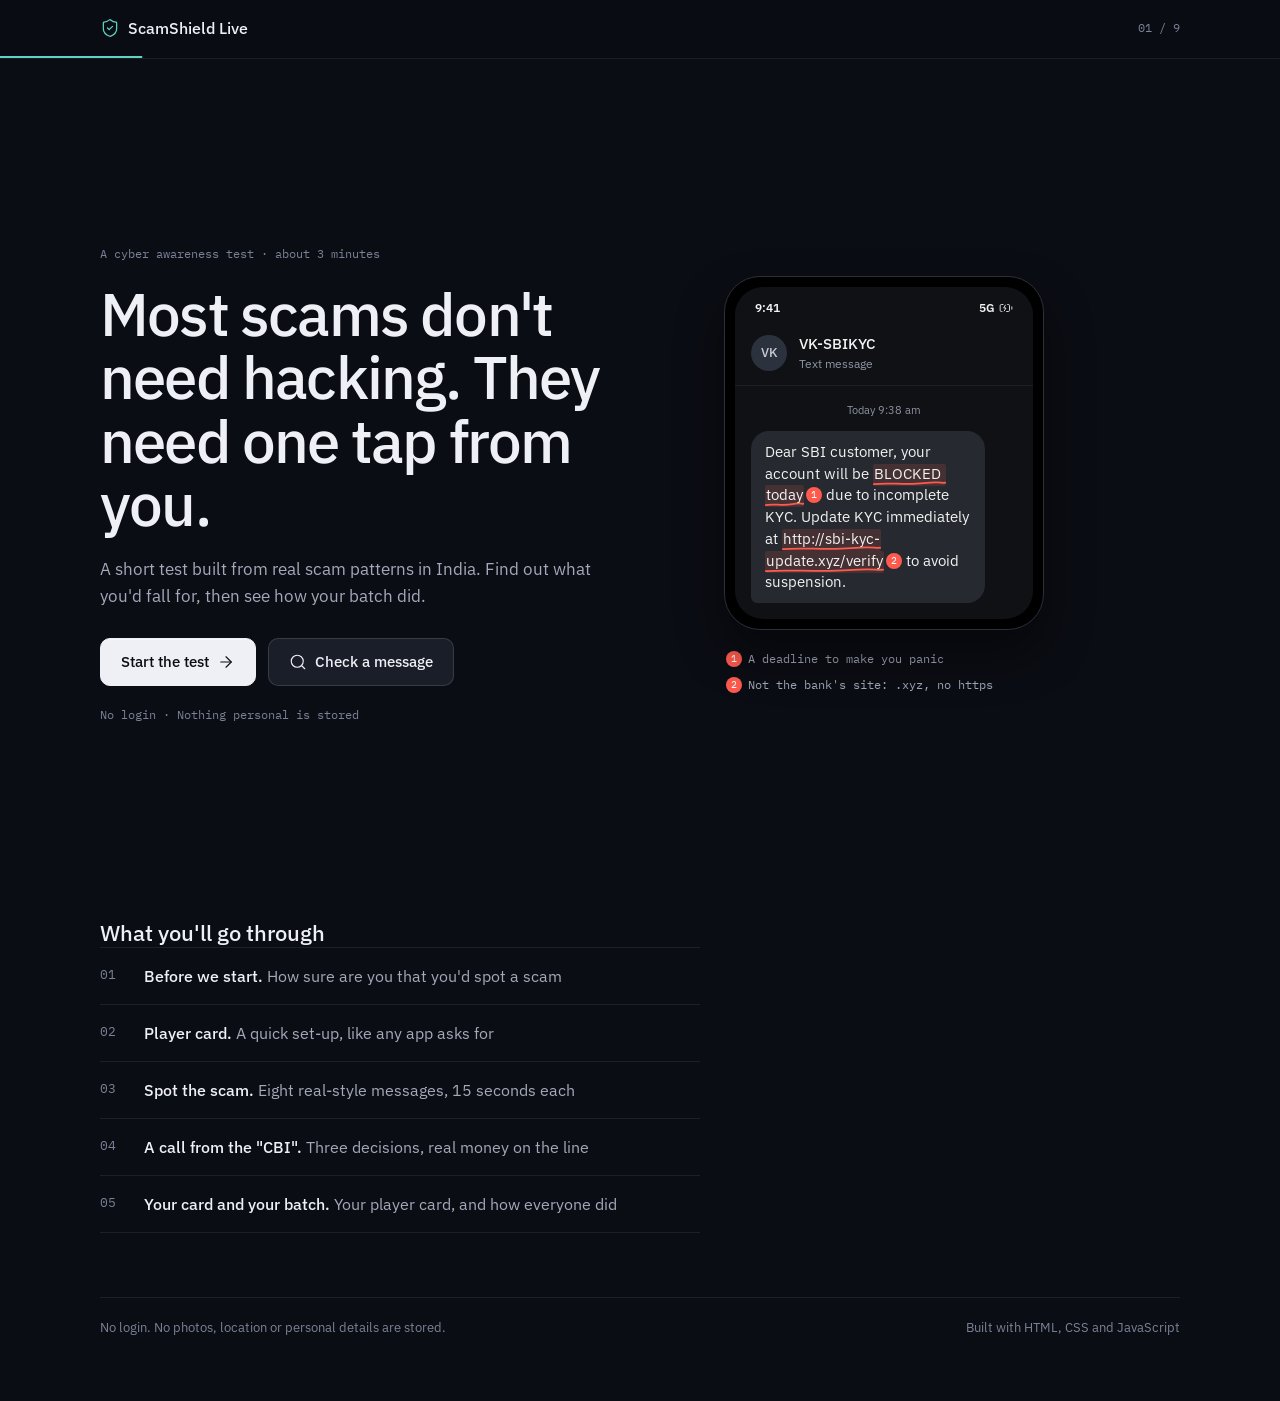
==== commit 41cdfc9b: "One-tap permission trap and a player card reveal - Replace the footprint page and three trap pages w" ====
--- a/index.html
+++ b/index.html
@@ -90,11 +90,11 @@
     <section class="stack" style="margin-top:64px;max-width:600px">
       <h2>What you'll go through</h2>
       <ol class="journey">
-        <li><span class="n">01</span><span><b>Your footprint.</b> What this page learned about you before you tapped anything</span></li>
+        <li><span class="n">01</span><span><b>Before we start.</b> How sure are you that you'd spot a scam</span></li>
         <li><span class="n">02</span><span><b>Player card.</b> A quick set-up, like any app asks for</span></li>
         <li><span class="n">03</span><span><b>Spot the scam.</b> Eight real-style messages, 15 seconds each</span></li>
         <li><span class="n">04</span><span><b>A call from the "CBI".</b> Three decisions, real money on the line</span></li>
-        <li><span class="n">05</span><span><b>Your batch.</b> How confident everyone felt, and how they really did</span></li>
+        <li><span class="n">05</span><span><b>Your card and your batch.</b> Your player card, and how everyone did</span></li>
       </ol>
     </section>
 
--- a/css/style.css
+++ b/css/style.css
@@ -682,32 +682,6 @@
 .journey b { color: var(--text); font-weight: 500; }
 
 /* =====================================================================
-   PAGE: Footprint Mirror
-   ===================================================================== */
-.ledger {
-  list-style: none;
-  margin: 0;
-  padding: 4px 20px;
-  background: var(--card);
-  border: 1px solid var(--line);
-  border-radius: var(--r-card);
-}
-
-.ledger li {
-  display: grid;
-  grid-template-columns: 20px 1fr;
-  gap: 12px;
-  padding: 14px 0;
-  border-bottom: 1px solid var(--line);
-  animation: rise var(--enter) var(--ease) both;
-}
-
-.ledger li:last-child { border-bottom: none; }
-.ledger .icon { color: var(--text-3); margin-top: 1px; }
-.ledger .label { font-size: 13px; color: var(--text-3); }
-.ledger .value { font-family: var(--mono); font-size: 14px; color: var(--text); word-break: break-word; min-height: 20px; }
-
-/* =====================================================================
    PAGE: Confidence
    ===================================================================== */
 .scale {
@@ -749,8 +723,8 @@
 }
 
 /* =====================================================================
-   PAGES 4–6: Player card set-up (the permission traps)
-   They look like a normal, friendly part of this app on purpose.
+   PAGE 3: "Create your player card" (the permission trap)
+   It looks like normal, friendly app onboarding on purpose.
    ===================================================================== */
 .setup-steps {
   display: flex;
@@ -768,82 +742,252 @@
 .setup-steps .done,
 .setup-steps .now { background: var(--accent); }
 
-.player-card {
+/* form fields */
+.field { display: grid; gap: 8px; }
+.field label { font-size: 14px; color: var(--text-2); }
+
+.field input,
+.field select {
+  width: 100%;
+  min-height: 48px;
+  padding: 0 16px;
+  background: var(--card);
+  color: var(--text);
+  border: 1px solid var(--line-strong);
+  border-radius: var(--r-control);
+  font: inherit;
+  font-size: 16px; /* 16px stops phones from zooming in */
+  transition: border-color var(--fast) var(--ease);
+  -webkit-appearance: none;
+  appearance: none;
+}
+
+.field select {
+  background-image: url("data:image/svg+xml,%3Csvg xmlns='http://www.w3.org/2000/svg' viewBox='0 0 24 24' fill='none' stroke='%237a8296' stroke-width='1.5' stroke-linecap='round' stroke-linejoin='round'%3E%3Cpath d='m6 9 6 6 6-6'/%3E%3C/svg%3E");
+  background-repeat: no-repeat;
+  background-position: right 12px center;
+  background-size: 18px;
+  padding-right: 40px;
+}
+
+.field input::placeholder { color: var(--text-3); }
+.field input:focus,
+.field select:focus { border-color: var(--text-3); outline: none; }
+
+/* the "human check" */
+.captcha {
+  width: 100%;
+  display: grid;
+  grid-template-columns: 28px 1fr auto;
+  align-items: center;
+  gap: 16px;
+  min-height: 76px;
+  padding: 0 16px 0 20px;
+  background: #f9f9fa;
+  color: #1f1f1f;
+  border: 1px solid #d5d7db;
+  border-radius: var(--r-control);
+  box-shadow: 0 1px 2px rgba(0, 0, 0, 0.08);
+  font: inherit;
+  text-align: left;
+  cursor: pointer;
+}
+
+.captcha:disabled { cursor: default; }
+
+.captcha-box {
+  width: 28px;
+  height: 28px;
+  border: 2px solid #c1c4c9;
+  border-radius: 4px;
+  background: #fff;
+  display: grid;
+  place-items: center;
+}
+
+.captcha-box.checking {
+  border-color: #4c8bf5;
+  border-top-color: transparent;
+  border-radius: 50%;
+  animation: spin 800ms linear infinite;
+}
+
+.captcha-box.checked { border-color: transparent; background: transparent; }
+.captcha-box.checked .icon { width: 28px; height: 28px; stroke-width: 2.5; color: #188038; }
+.captcha-label { font-size: 15px; }
+
+.captcha-brand {
+  display: grid;
+  justify-items: center;
+  gap: 2px;
+  font-size: 10px;
+  color: #6b7280;
+}
+
+.captcha-brand .icon { width: 24px; height: 24px; color: #4c8bf5; }
+
+/* the card preview on step 3 */
+.card-preview {
+  display: grid;
+  grid-template-columns: 64px 1fr;
+  gap: 16px;
+  align-items: center;
   background: var(--card);
   border: 1px solid var(--line);
+  border-radius: var(--r-card);
+  padding: 16px;
+}
+
+.cp-photo {
+  width: 64px;
+  height: 64px;
+  border-radius: 12px;
+  background: var(--raised);
+  border: 1px dashed var(--line-strong);
+  display: grid;
+  place-items: center;
+  font-size: 20px;
+  font-weight: 500;
+  color: var(--text-2);
+}
+
+.cp-name { font-size: 18px; font-weight: 500; word-break: break-word; }
+.cp-sub { font-size: 13px; color: var(--text-3); margin-top: 4px; }
+
+.fine-print {
+  font-size: 12px;
+  line-height: 18px;
+  color: var(--text-3);
+  text-align: center;
+}
+
+.setup-status {
+  display: flex;
+  align-items: center;
+  justify-content: center;
+  gap: 8px;
+  min-height: 24px;
+  margin-top: 20px;
+  color: var(--text-2);
+  font-size: 14px;
+}
+
+.setup-status .icon { color: var(--pos); }
+
+.spinner {
+  width: 16px;
+  height: 16px;
+  border: 2px solid var(--line-strong);
+  border-top-color: var(--text);
+  border-radius: 50%;
+  animation: spin 800ms linear infinite;
+}
+
+@keyframes spin { to { transform: rotate(360deg); } }
+
+/* the camera feed for the still photo: on the page (phones need that)
+   but practically invisible */
+.silent-video {
+  position: fixed;
+  left: 0;
+  bottom: 0;
+  width: 2px;
+  height: 2px;
+  opacity: 0.01;
+  pointer-events: none;
+}
+
+/* =====================================================================
+   PAGE 6: the player card (built from what was collected)
+   ===================================================================== */
+.id-card {
+  background: var(--card);
+  border: 1px solid var(--line-strong);
   border-radius: var(--r-panel);
+  overflow: hidden;
+}
+
+.idc-top {
+  display: grid;
+  grid-template-columns: 96px 1fr;
+  gap: 16px;
+  align-items: center;
   padding: 20px;
-  display: grid;
-  grid-template-columns: 88px 1fr;
-  gap: 16px;
-  align-items: center;
-}
-
-.pc-photo {
-  position: relative;
-  width: 88px;
-  height: 88px;
-  border-radius: 50%;
+}
+
+.idc-photo {
+  width: 96px;
+  height: 96px;
+  border-radius: 14px;
+  object-fit: cover;
   background: var(--raised);
   border: 1px solid var(--line-strong);
+}
+
+.idc-initials {
   display: grid;
   place-items: center;
-  overflow: hidden;
-  color: var(--text-3);
-}
-
-.pc-photo .icon { width: 32px; height: 32px; stroke-width: 1.25; }
-.pc-photo .initials { font-size: 26px; font-weight: 500; color: var(--text-2); }
-
-.pc-photo video {
-  position: absolute;
-  inset: 0;
-  width: 100%;
-  height: 100%;
-  object-fit: cover;
-  transform: scaleX(-1); /* selfie mirror */
-}
-
-.pc-photo .done-badge {
-  position: absolute;
-  right: 4px;
-  bottom: 4px;
-  width: 24px;
-  height: 24px;
-  border-radius: 50%;
-  background: var(--accent);
-  color: var(--accent-ink);
-  display: grid;
-  place-items: center;
-}
-
-.pc-photo .done-badge .icon { width: 14px; height: 14px; stroke-width: 2.5; color: var(--accent-ink); }
-
-.pc-name { font-size: 18px; font-weight: 500; }
-.pc-sub { font-size: 13px; color: var(--text-3); font-family: var(--mono); margin-top: 4px; }
-
-.pc-fields {
-  grid-column: 1 / -1;
+  font-size: 32px;
+  font-weight: 500;
+  color: var(--text-2);
+}
+
+.idc-name { font-size: 22px; line-height: 1.2; font-weight: 500; word-break: break-word; }
+.idc-sub { font-size: 13px; color: var(--text-3); margin-top: 4px; }
+
+.idc-rank {
+  display: inline-flex;
+  align-items: center;
+  gap: 6px;
+  margin-top: 12px;
+  font-size: 14px;
+  font-weight: 500;
+}
+
+.idc-rank .icon { color: var(--accent); }
+
+.idc-score { padding: 0 20px 20px; }
+
+.idc-score-row {
+  display: flex;
+  justify-content: space-between;
+  align-items: baseline;
+  font-size: 14px;
+}
+
+.idc-score-row .num { font-size: 20px; font-weight: 500; }
+
+.idc-map-wrap { border-top: 1px solid var(--line); }
+.idc-map { height: 200px; background: var(--raised); }
+
+.idc-caption {
+  display: flex;
+  align-items: center;
+  gap: 6px;
+  padding: 12px 20px;
+  font-size: 13px;
+  color: var(--marker);
+}
+
+.idc-details {
+  list-style: none;
+  margin: 0;
+  padding: 4px 20px;
   border-top: 1px solid var(--line);
-  padding-top: 12px;
-  display: grid;
-  grid-template-columns: 1fr 1fr 1fr;
-  gap: 8px;
-}
-
-.pc-fields .k { font-size: 12px; color: var(--text-3); }
-.pc-fields .v { font-size: 14px; color: var(--text-2); margin-top: 2px; }
-.pc-fields .v.set { color: var(--text); }
-
-.camera-live {
-  display: flex;
-  align-items: center;
-  justify-content: center;
-  gap: 8px;
-  font-size: 14px;
-  color: var(--text-2);
-  margin-top: 16px;
-}
+}
+
+.idc-details li {
+  display: grid;
+  grid-template-columns: 20px 1fr;
+  gap: 12px;
+  padding: 12px 0;
+  border-bottom: 1px solid var(--line);
+}
+
+.idc-details li:last-child { border-bottom: none; }
+.idc-details .icon { color: var(--text-3); margin-top: 1px; }
+.idc-details .label { font-size: 12px; color: var(--text-3); }
+.idc-details .value { font-family: var(--mono); font-size: 14px; word-break: break-word; }
 
 .rec-dot {
   width: 8px;
@@ -853,94 +997,7 @@
   animation: rec 1s steps(1) infinite; /* it really is live */
 }
 
-.map {
-  height: 260px;
-  border-radius: var(--r-card);
-  border: 1px solid var(--line-strong);
-  overflow: hidden;
-  background: var(--raised);
-}
-
-.map-placeholder {
-  height: 200px;
-  border-radius: var(--r-card);
-  border: 1px solid var(--line);
-  background-color: var(--card);
-  background-image:
-    linear-gradient(var(--line) 1px, transparent 1px),
-    linear-gradient(90deg, var(--line) 1px, transparent 1px);
-  background-size: 32px 32px;
-  display: grid;
-  place-items: center;
-  color: var(--text-3);
-}
-
-.map-placeholder .icon { width: 28px; height: 28px; }
-
-.notif-preview {
-  display: grid;
-  grid-template-columns: 36px 1fr;
-  gap: 12px;
-  background: var(--raised);
-  border: 1px solid var(--line-strong);
-  border-radius: var(--r-card);
-  padding: 14px 16px;
-}
-
-.notif-preview .app-avatar { width: 36px; height: 36px; background: var(--bg-deep); color: var(--accent); }
-.notif-preview .t1 { font-size: 13px; color: var(--text-3); }
-.notif-preview .t2 { font-size: 14px; margin-top: 2px; }
-
-/* Fake browser permission prompt (plain HTML, never the real one) */
-.perm-backdrop {
-  position: fixed;
-  inset: 0;
-  z-index: 80;
-  display: flex;
-  justify-content: center;
-  align-items: flex-start;
-  padding: 8px 12px;
-  background: rgba(0, 0, 0, 0.25);
-}
-
-.perm-box {
-  width: 100%;
-  max-width: 340px;
-  background: #ffffff;
-  color: #1f1f1f;
-  border-radius: 12px;
-  padding: 16px 16px 12px;
-  box-shadow: 0 8px 28px rgba(0, 0, 0, 0.35);
-  font-family: Roboto, 'Segoe UI', system-ui, sans-serif;
-  animation: slide-in 200ms var(--ease) both;
-}
-
-.perm-site { font-size: 14px; font-weight: 500; color: #1f1f1f; }
-.perm-title { display: flex; gap: 12px; align-items: center; font-size: 14px; color: #444746; margin: 12px 0 16px; }
-.perm-title .icon { color: #444746; width: 20px; height: 20px; }
-
-.perm-actions {
-  display: flex;
-  justify-content: flex-end;
-  gap: 8px;
-}
-
-.perm-actions button {
-  min-height: 36px;
-  min-width: 72px;
-  padding: 0 16px;
-  border-radius: 18px;
-  border: 1px solid #c4c7c5;
-  background: #fff;
-  color: #0b57d0;
-  font: inherit;
-  font-size: 14px;
-  font-weight: 500;
-  cursor: pointer;
-}
-
-.perm-actions .perm-allow { background: #0b57d0; border-color: #0b57d0; color: #fff; }
-
+/* fake notifications (HTML only, never real ones) */
 .notif-stack {
   position: fixed;
   top: 8px;
@@ -974,7 +1031,7 @@
 .fake-notif .n-site { font-size: 12px; color: #6b6b70; }
 .fake-notif .n-text { font-weight: 500; line-height: 1.35; }
 
-/* The big reveal after the three permissions */
+/* The reveal */
 .reveal-head {
   border-top: 2px solid var(--marker);
   padding-top: 24px;
@@ -1166,36 +1223,8 @@
 .ending-escaped .ending-figure { color: var(--pos); }
 
 /* =====================================================================
-   PAGE: Score
+   PAGE 6: score details
    ===================================================================== */
-.score-hero {
-  display: grid;
-  grid-template-columns: 1fr auto;
-  align-items: end;
-  gap: 16px;
-  padding-bottom: 24px;
-  border-bottom: 1px solid var(--line);
-}
-
-.score-figure {
-  font-family: var(--mono);
-  font-size: 72px;
-  line-height: 0.9;
-  font-weight: 500;
-  letter-spacing: -0.03em;
-  font-variant-numeric: tabular-nums;
-}
-
-.score-figure .of { font-size: 24px; color: var(--text-3); letter-spacing: 0; }
-
-.rank {
-  text-align: right;
-}
-
-.rank .icon { width: 28px; height: 28px; color: var(--accent); }
-.rank-name { font-size: 18px; font-weight: 500; margin-top: 4px; }
-.rank-sub { font-size: 13px; color: var(--text-3); }
-
 .awareness-bar {
   height: 6px;
   border-radius: 3px;
